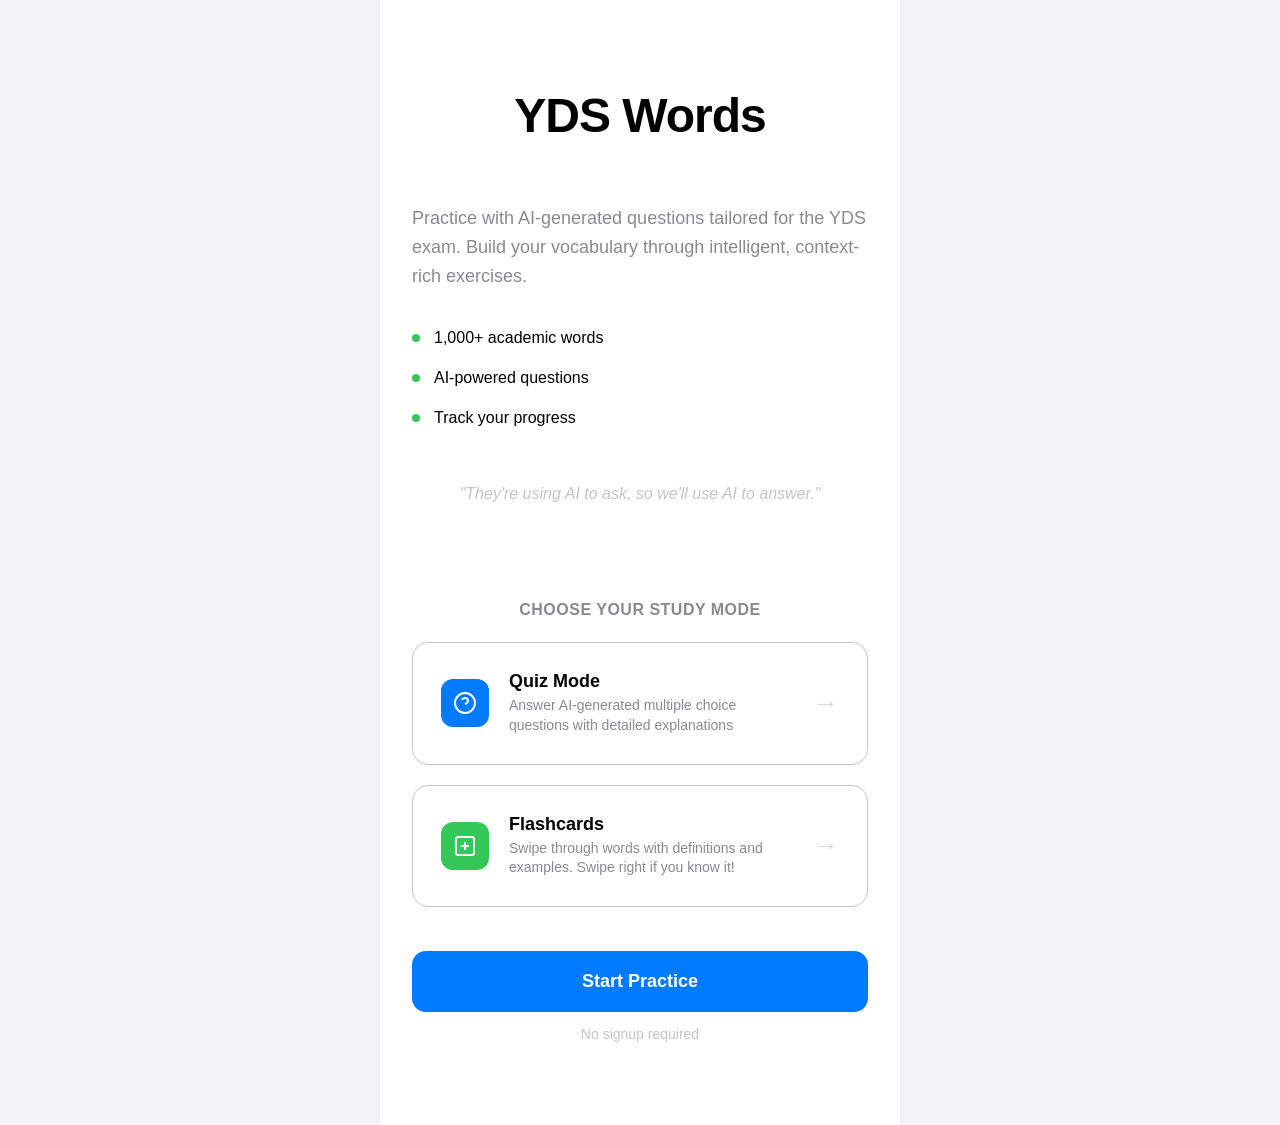
==== YDSWords/YDSWords/index.html @ 5b23c07e "Simplify flashcard actions and reorder content - Changed content order: Word → Example → Definition " ====
<!DOCTYPE html>
<html lang="en">
<head>
    <meta charset="UTF-8">
    <meta name="viewport" content="width=device-width, initial-scale=1.0, viewport-fit=cover">
    <meta name="description" content="Master academic vocabulary for YDS exam with AI-powered quizzes">
    <meta name="theme-color" content="#FFFFFF" media="(prefers-color-scheme: light)">
    <meta name="theme-color" content="#000000" media="(prefers-color-scheme: dark)">
    <meta name="apple-mobile-web-app-capable" content="yes">
    <meta name="apple-mobile-web-app-status-bar-style" content="default">
    <title>YDS Words</title>

    <link rel="stylesheet" href="assets/css/styles.css">
</head>
<body>
    <!-- ═══════════════════════════════════════════════════════════════════════
         GLOBAL ERROR BOUNDARY
         ═══════════════════════════════════════════════════════════════════════ -->
    <div class="global-error-boundary" id="globalErrorBoundary">
        <h2>😅 Something went wrong</h2>
        <p>We encountered an unexpected error. Don't worry - your progress is safe. Try refreshing the page to continue learning.</p>
        <button onclick="window.location.reload()">Refresh Page</button>
    </div>

    <!-- ═══════════════════════════════════════════════════════════════════════
         NOTIFICATION CONTAINER
         ═══════════════════════════════════════════════════════════════════════ -->
    <div class="notification-container" id="notificationContainer"></div>

    <!-- ═══════════════════════════════════════════════════════════════════════
         OFFLINE INDICATOR
         ═══════════════════════════════════════════════════════════════════════ -->
    <div class="offline-indicator" id="offlineIndicator">
        ⚠️ You're offline. Check your connection to continue.
    </div>

    <!-- ═══════════════════════════════════════════════════════════════════════
         MINIMAL WELCOME SCREEN
         Clean, text-focused design without icon
         ═══════════════════════════════════════════════════════════════════════ -->
    <div class="welcome-minimal active" id="welcomePage">
        <div class="welcome-minimal-content">
            <!-- Header -->
            <header class="welcome-minimal-header">
                <p class="welcome-app-name">YDS Words</p>
            </header>
            
            <!-- Description -->
            <p class="welcome-minimal-desc">
                Practice with AI-generated questions tailored for the YDS exam. 
                Build your vocabulary through intelligent, context-rich exercises.
            </p>
            
            <!-- Features -->
            <div class="welcome-minimal-features">
                <div class="feature-item">
                    <span class="feature-dot" aria-hidden="true"></span>
                    <span>1,000+ academic words</span>
                </div>
                <div class="feature-item">
                    <span class="feature-dot" aria-hidden="true"></span>
                    <span>AI-powered questions</span>
                </div>
                <div class="feature-item">
                    <span class="feature-dot" aria-hidden="true"></span>
                    <span>Track your progress</span>
                </div>
            </div>
            
            <!-- Quote -->
            <p class="welcome-quote">"They're using AI to ask, so we'll use AI to answer."</p>
            
            <!-- MODE SELECTION -->
            <div class="mode-selection" id="modeSelection">
                <p class="mode-selection-title">Choose your study mode</p>
                
                <div class="mode-cards">
                    <button class="mode-card" id="btnModeQuiz">
                        <div class="mode-card-icon">
                            <svg viewBox="0 0 24 24" fill="none" stroke="currentColor" stroke-width="2">
                                <circle cx="12" cy="12" r="10"/>
                                <path d="M9.09 9a3 3 0 0 1 5.83 1c0 2-3 3-3 3"/>
                                <line x1="12" y1="17" x2="12.01" y2="17"/>
                            </svg>
                        </div>
                        <div class="mode-card-content">
                            <h3>Quiz Mode</h3>
                            <p>Answer AI-generated multiple choice questions with detailed explanations</p>
                        </div>
                        <div class="mode-card-arrow">→</div>
                    </button>
                    
                    <button class="mode-card" id="btnModeFlashcard">
                        <div class="mode-card-icon mode-card-icon--flashcard">
                            <svg viewBox="0 0 24 24" fill="none" stroke="currentColor" stroke-width="2">
                                <rect x="3" y="3" width="18" height="18" rx="2"/>
                                <line x1="8" y1="12" x2="16" y2="12"/>
                                <line x1="12" y1="8" x2="12" y2="16"/>
                            </svg>
                        </div>
                        <div class="mode-card-content">
                            <h3>Flashcards</h3>
                            <p>Swipe through words with definitions and examples. Swipe right if you know it!</p>
                        </div>
                        <div class="mode-card-arrow">→</div>
                    </button>
                </div>
            </div>
            
            <!-- Original Start Button (hidden when mode selection is shown) -->
            <div class="welcome-minimal-action hidden" id="originalStartContainer">
                <button class="btn-minimal" id="btnStart">
                    Start Practice
                </button>
                <p class="welcome-minimal-hint">No signup required</p>
            </div>
        </div>
    </div>

    <!-- ═══════════════════════════════════════════════════════════════════════
         APP PAGE (Quiz Mode)
         ═══════════════════════════════════════════════════════════════════════ -->
    <div class="app" id="appPage">
        <button class="btn-back" id="btnBack">
            <svg viewBox="0 0 24 24" xmlns="http://www.w3.org/2000/svg" aria-label="Back" role="img">
                <path d="M20 11H7.83l5.59-5.59L12 4l-8 8 8 8 1.41-1.41L7.83 13H20v-2z"/>
            </svg>
            Back
        </button>

        <header class="header">
            <div class="header-top">
                <h1>YDS Words</h1>
                <div class="score" id="score">0 / 0</div>
            </div>
        </header>

        <div class="loading hidden" id="loading">
            <div class="spinner"></div>
            <p id="loadingText">Generating question...</p>
        </div>

        <div class="error-state hidden" id="errorState">
            <h3>⚠️ Couldn't load question</h3>
            <p id="errorMessage">Something went wrong. Please try again.</p>
            <button id="btnRetry">Try Again</button>
        </div>

        <main class="question-area hidden" id="questionArea">
            <p class="sentence" id="sentence"></p>
            <div class="options" id="options"></div>
            <div class="feedback hidden" id="feedback">
                <p id="feedbackText"></p>
            </div>
            <button class="btn-next hidden" id="btnNext">Next →</button>
        </main>
    </div>

    <!-- ═══════════════════════════════════════════════════════════════════════
         FLASHCARD PAGE (Tinder-style Study Mode)
         ═══════════════════════════════════════════════════════════════════════ -->
    <div class="flashcard-page" id="flashcardPage">
        <!-- Header -->
        <header class="flashcard-header">
            <button class="btn-back" id="btnFlashcardBack">
                <svg viewBox="0 0 24 24" xmlns="http://www.w3.org/2000/svg" aria-label="Back">
                    <path d="M20 11H7.83l5.59-5.59L12 4l-8 8 8 8 1.41-1.41L7.83 13H20v-2z"/>
                </svg>
                Back
            </button>
            <div class="flashcard-title">Flashcards</div>
            <div class="flashcard-progress-text" id="flashcardProgressText">1 / 1000</div>
        </header>

        <!-- Progress Bar -->
        <div class="flashcard-progress-bar">
            <div class="flashcard-progress" id="flashcardProgress"></div>
        </div>

        <!-- Flashcard Container -->
        <div class="flashcard-container" id="flashcardContainer">
            <div class="flashcard-card" id="flashcardCard">
                <!-- Word -->
                <div class="flashcard-word" id="flashcardWord">Loading...</div>
                
                <!-- Example -->
                <div class="flashcard-example loading" id="flashcardExample">
                    Loading example...
                </div>
                
                <!-- Definition -->
                <div class="flashcard-definition loading" id="flashcardDefinition">
                    Loading definition...
                </div>
            </div>
        </div>

        <!-- Simple Action Buttons -->
        <div class="flashcard-actions">
            <button class="flashcard-action-btn flashcard-action-btn--dont-know" id="btnDontKnow">
                <svg viewBox="0 0 24 24" fill="none" stroke="currentColor" stroke-width="2.5" stroke-linecap="round">
                    <line x1="18" y1="6" x2="6" y2="18"/>
                    <line x1="6" y1="6" x2="18" y2="18"/>
                </svg>
            </button>
            <button class="flashcard-action-btn flashcard-action-btn--know" id="btnKnow">
                <svg viewBox="0 0 24 24" fill="none" stroke="currentColor" stroke-width="2.5" stroke-linecap="round" stroke-linejoin="round">
                    <polyline points="20 6 9 17 4 12"/>
                </svg>
            </button>
        </div>

        <!-- Results Screen -->
        <div class="flashcard-results hidden" id="flashcardResults">
            <div class="flashcard-results-content">
                <h2>Session Complete!</h2>
                <div class="flashcard-stats" id="flashcardStats">
                    <!-- Stats populated by JS -->
                </div>
                <div class="flashcard-results-actions">
                    <button class="btn-minimal" id="btnFlashcardRestart">
                        Study Again
                    </button>
                    <button class="btn-minimal btn-minimal--secondary" id="btnFlashcardFinish">
                        Back to Home
                    </button>
                </div>
            </div>
        </div>
    </div>

    <!-- ═══════════════════════════════════════════════════════════════════════
         JAVASCRIPT MODULES
         ═══════════════════════════════════════════════════════════════════════ -->
    <script src="assets/js/words.js"></script>
    <script src="assets/js/config.js"></script>
    <script src="assets/js/state.js"></script>
    <script src="assets/js/utils.js"></script>
    <script src="assets/js/api.js"></script>
    <script src="assets/js/ui.js"></script>
    <script src="assets/js/flashcards.js"></script>
    <script src="assets/js/app.js"></script>
</body>
</html>
---- YDSWords/YDSWords/assets/css/styles.css ----
/* ═════════════════════════════════════════════════════════════════════════════
   YDS Words - iOS Design System Stylesheet
   ═════════════════════════════════════════════════════════════════════════════ */

/* ═════════════════════════════════════════════════════════════════════════════
   CSS VARIABLES - iOS Design System
   ═════════════════════════════════════════════════════════════════════════════ */

:root {
    /* ═══ Typography ═══ */
    --font-ios: -apple-system, BlinkMacSystemFont, 'SF Pro Text', 'SF Pro Display', 'Helvetica Neue', 'Segoe UI', sans-serif;
    --font-mono: 'SF Mono', SFMono-Regular, ui-monospace, Menlo, monospace;
    
    /* ═══ Fluid Typography for All iPhones ═══ */
    /* Using clamp() for smooth scaling between screen sizes */
    /* min: SE/mini, preferred: 4% of viewport width, max: Pro Max */
    --text-large-title: clamp(28px, 8vw, 38px);
    --text-title-1: clamp(24px, 6vw, 32px);
    --text-title-2: clamp(20px, 5vw, 26px);
    --text-title-3: clamp(18px, 4.5vw, 22px);
    --text-headline: clamp(15px, 4vw, 18px);
    --text-body: clamp(15px, 4vw, 18px);
    --text-callout: clamp(14px, 3.8vw, 17px);
    --text-subhead: clamp(13px, 3.5vw, 16px);
    --text-footnote: clamp(12px, 3.2vw, 14px);
    --text-caption: clamp(11px, 3vw, 13px);
    
    /* ═══ iOS System Colors - Light Mode ═══ */
    --ios-system-blue: #007AFF;
    --ios-system-blue-hover: #0066CC;
    --ios-system-green: #34C759;
    --ios-system-red: #FF3B30;
    --ios-system-orange: #FF9500;
    --ios-system-yellow: #FFCC00;
    --ios-system-pink: #FF2D55;
    --ios-system-purple: #AF52DE;
    --ios-system-teal: #5AC8FA;
    --ios-system-indigo: #5856D6;
    --ios-system-gray: #8E8E93;
    --ios-system-gray2: #AEAEB2;
    --ios-system-gray3: #C7C7CC;
    --ios-system-gray4: #D1D1D6;
    --ios-system-gray5: #E5E5EA;
    --ios-system-gray6: #F2F2F7;
    
    /* ═══ Disabled State Opacity ═══ */
    --ios-disabled-opacity: 0.4;
    
    /* ═══ Semantic Colors - Light Mode ═══ */
    --ios-label: #000000;
    --ios-label-secondary: rgba(60, 60, 67, 0.60);
    --ios-label-tertiary: rgba(60, 60, 67, 0.30);
    --ios-label-quaternary: rgba(60, 60, 67, 0.18);
    --ios-system-background: #FFFFFF;
    --ios-secondary-background: #F2F2F7;
    --ios-tertiary-background: #FFFFFF;
    --ios-grouped-background: #F2F2F7;
    --ios-secondary-grouped-background: #FFFFFF;
    --ios-tertiary-grouped-background: #F2F2F7;
    --ios-separator: #C6C6C8;
    --ios-opaque-separator: #C6C6C8;
    --ios-fill: rgba(120, 120, 128, 0.20);
    --ios-secondary-fill: rgba(120, 120, 128, 0.16);
    --ios-tertiary-fill: rgba(118, 118, 128, 0.12);
    
    /* ═══ Animation Curves ═══ */
    --ios-spring: cubic-bezier(0.32, 0.72, 0, 1);
    --ios-ease-out: cubic-bezier(0.25, 1, 0.5, 1);
    --ios-ease-in: cubic-bezier(0.5, 0, 0.75, 0.5);
    --ios-default: cubic-bezier(0.4, 0.0, 0.2, 1);
    
    /* ═══ Fluid Spacing ═══ */
    /* Scales with viewport for better proportions on all devices */
    --space-xs: clamp(2px, 1vw, 6px);
    --space-sm: clamp(6px, 2vw, 12px);
    --space-md: clamp(12px, 4vw, 20px);
    --space-lg: clamp(16px, 5vw, 28px);
    --space-xl: clamp(24px, 6vw, 40px);
    
    /* ═══ Container Width ═══ */
    --container-max: 100%;
    --content-max: min(100%, 520px);
}

/* ═══ Dark Mode Colors ═══ */
@media (prefers-color-scheme: dark) {
    :root {
        --ios-label: #FFFFFF;
        --ios-label-secondary: rgba(235, 235, 245, 0.60);
        --ios-label-tertiary: rgba(235, 235, 245, 0.30);
        --ios-label-quaternary: rgba(235, 235, 245, 0.16);
        --ios-system-background: #000000;
        --ios-secondary-background: #1C1C1E;
        --ios-tertiary-background: #2C2C2E;
        --ios-grouped-background: #000000;
        --ios-secondary-grouped-background: #1C1C1E;
        --ios-tertiary-grouped-background: #2C2C2E;
        --ios-separator: rgba(84, 84, 88, 0.60);
        --ios-opaque-separator: #38383A;
        --ios-fill: rgba(120, 120, 128, 0.36);
        --ios-secondary-fill: rgba(120, 120, 128, 0.32);
        --ios-tertiary-fill: rgba(118, 118, 128, 0.24);
    }
}

/* ═══ High Contrast Mode Support ═══ */
@media (prefers-contrast: high) {
    :root {
        --ios-label-secondary: rgba(60, 60, 67, 0.8);
        --ios-separator: #8E8E93;
    }
}

/* ═══ Reduced Motion Support ═══ */
@media (prefers-reduced-motion: reduce) {
    *,
    *::before,
    *::after {
        animation-duration: 0.01ms !important;
        animation-iteration-count: 1 !important;
        transition-duration: 0.01ms !important;
    }
}

/* ═════════════════════════════════════════════════════════════════════════════
   BASE STYLES
   ═════════════════════════════════════════════════════════════════════════════ */

* { 
    box-sizing: border-box; 
    margin: 0; 
    padding: 0; 
}

html {
    padding: env(safe-area-inset-top) env(safe-area-inset-right) env(safe-area-inset-bottom) env(safe-area-inset-left);
}

body {
    overflow-x: hidden;
    overflow-y: auto;
    font-family: var(--font-ios);
    font-size: var(--text-body);
    line-height: 1.5;
    color: var(--ios-label);
    background: var(--ios-grouped-background);
    min-height: 100vh;
    min-height: -webkit-fill-available;
    -webkit-text-size-adjust: 100%;
    -webkit-tap-highlight-color: transparent;
    overscroll-behavior-y: none;
    -webkit-overflow-scrolling: touch;
}

/* ═════════════════════════════════════════════════════════════════════════════
   ERROR BOUNDARY
   ═════════════════════════════════════════════════════════════════════════════ */

.global-error-boundary {
    position: fixed;
    top: 0;
    left: 0;
    right: 0;
    bottom: 0;
    background: var(--ios-system-background);
    display: none;
    flex-direction: column;
    justify-content: center;
    align-items: center;
    padding: var(--space-lg);
    z-index: 10000;
    text-align: center;
}

.global-error-boundary.active {
    display: flex;
}

.global-error-boundary h2 {
    font-size: var(--text-title-2);
    color: var(--ios-system-red);
    margin-bottom: var(--space-sm);
    font-weight: 600;
}

.global-error-boundary p {
    color: var(--ios-label-secondary);
    margin-bottom: var(--space-lg);
    max-width: 400px;
    font-size: var(--text-body);
}

.global-error-boundary button {
    padding: 12px 24px;
    background: var(--ios-system-blue);
    color: white;
    border: none;
    border-radius: 10px;
    font-family: inherit;
    font-size: var(--text-headline);
    font-weight: 600;
    cursor: pointer;
    min-height: 50px;
    transition: transform 0.2s var(--ios-spring), opacity 0.2s ease;
}

.global-error-boundary button:active {
    transform: scale(0.96);
    opacity: 0.9;
}

/* ═════════════════════════════════════════════════════════════════════════════
   NOTIFICATION SYSTEM - iOS Style
   ═════════════════════════════════════════════════════════════════════════════ */

.notification-container {
    position: fixed;
    top: calc(env(safe-area-inset-top) + var(--space-sm));
    left: 50%;
    transform: translateX(-50%);
    z-index: 9999;
    width: calc(100% - clamp(16px, 8vw, 48px));
    max-width: min(400px, 90vw);
    pointer-events: none;
}

.notification {
    background: rgba(240, 240, 240, 0.95);
    backdrop-filter: blur(20px);
    -webkit-backdrop-filter: blur(20px);
    color: var(--ios-label);
    padding: clamp(10px, 3vw, 14px) clamp(14px, 4vw, 18px);
    border-radius: clamp(10px, 3vw, 14px);
    font-size: clamp(13px, 3.8vw, 15px);
    display: flex;
    align-items: center;
    gap: clamp(8px, 2.5vw, 12px);
    margin-bottom: var(--space-sm);
    pointer-events: auto;
    animation: notificationEnter 0.4s var(--ios-spring);
    box-shadow: 0 4px 20px rgba(0, 0, 0, 0.15);
}

@media (prefers-color-scheme: dark) {
    .notification {
        background: rgba(40, 40, 40, 0.95);
        color: white;
    }
}

@keyframes notificationEnter {
    from {
        opacity: 0;
        transform: translateY(-20px) scale(0.95);
    }
    to {
        opacity: 1;
        transform: translateY(0) scale(1);
    }
}

.notification.exit {
    animation: notificationExit 0.3s var(--ios-ease-in) forwards;
}

@keyframes notificationExit {
    to {
        opacity: 0;
        transform: translateY(-10px);
    }
}

.notification-icon {
    flex-shrink: 0;
    width: 20px;
    height: 20px;
    display: flex;
    align-items: center;
    justify-content: center;
}

.notification.success .notification-icon {
    color: var(--ios-system-green);
}

.notification.error .notification-icon {
    color: var(--ios-system-red);
}

.notification.warning .notification-icon {
    color: var(--ios-system-orange);
}

.notification.info .notification-icon {
    color: var(--ios-system-blue);
}

.notification-close {
    margin-left: auto;
    background: none;
    border: none;
    color: var(--ios-label-tertiary);
    font-size: 20px;
    cursor: pointer;
    padding: 0;
    width: 24px;
    height: 24px;
    display: flex;
    align-items: center;
    justify-content: center;
    transition: color 0.2s ease;
}

.notification-close:hover,
.notification-close:active {
    color: var(--ios-label);
}

/* ═════════════════════════════════════════════════════════════════════════════
   APP STYLES - iOS
   ═════════════════════════════════════════════════════════════════════════════ */

.app {
    width: 100%;
    max-width: var(--content-max);
    margin: 0 auto;
    padding: var(--space-sm) clamp(12px, 4vw, 24px);
    padding-bottom: calc(var(--space-md) + env(safe-area-inset-bottom));
    display: none;
    background: var(--ios-grouped-background);
    min-height: 100vh;
    min-height: -webkit-fill-available;
    /* Flex layout for proper space distribution */
    flex-direction: column;
}

.app.active {
    display: flex;
    animation: viewEnter 0.4s var(--ios-spring);
}

@keyframes viewEnter {
    from {
        opacity: 0;
        transform: translateY(20px) scale(0.96);
    }
    to {
        opacity: 1;
        transform: translateY(0) scale(1);
    }
}

/* ═══ Header - iOS Style ═══ */
.header {
    margin-bottom: var(--space-md);
    padding-top: var(--space-sm);
}

.header-top {
    display: flex;
    justify-content: space-between;
    align-items: center;
    padding-bottom: var(--space-sm);
    border-bottom: 0.5px solid var(--ios-separator);
}

.header h1 {
    font-size: clamp(24px, 7vw, 36px);
    font-weight: 700;
    color: var(--ios-label);
    letter-spacing: -0.4px;
}

.score {
    font-family: var(--font-mono);
    font-size: clamp(12px, 3.5vw, 15px);
    font-weight: 600;
    color: var(--ios-label-secondary);
    background: var(--ios-secondary-fill);
    padding: clamp(4px, 1.5vw, 8px) clamp(8px, 3vw, 14px);
    border-radius: 100px;
}

/* ═══ Back Button - iOS Style ═══ */
.btn-back {
    background: none;
    border: none;
    color: var(--ios-system-blue);
    font-family: inherit;
    font-size: var(--text-body);
    cursor: pointer;
    padding: var(--space-sm) 0;
    margin-bottom: var(--space-xs);
    margin-left: -8px;
    display: flex;
    align-items: center;
    gap: 2px;
    transition: opacity 0.2s ease;
}

.btn-back:active {
    opacity: 0.6;
}

.btn-back svg {
    width: 28px;
    height: 28px;
    fill: currentColor;
}

/* ═══ Loading State - iOS Style ═══ */
.loading {
    text-align: center;
    padding: var(--space-xl) 0;
    flex: 1;
    display: flex;
    flex-direction: column;
    align-items: center;
    justify-content: center;
}

.loading.hidden { display: none; }

.spinner {
    width: 36px;
    height: 36px;
    border: 3px solid var(--ios-tertiary-fill);
    border-top-color: var(--ios-system-blue);
    border-radius: 50%;
    margin: 0 auto var(--space-md);
    animation: spin 1s linear infinite;
}

.loading p {
    color: var(--ios-label-secondary);
    font-size: var(--text-subhead);
}

/* ═══ Error State - iOS Style ═══ */
.error-state {
    text-align: center;
    padding: var(--space-xl) var(--space-md);
    background: var(--ios-secondary-grouped-background);
    border-radius: 12px;
    margin: var(--space-md) 0;
    flex: 1;
    display: flex;
    flex-direction: column;
    align-items: center;
    justify-content: center;
}

.error-state.hidden { display: none; }

.error-state h3 {
    color: var(--ios-system-red);
    margin-bottom: var(--space-sm);
    font-size: var(--text-title-3);
    font-weight: 600;
}

.error-state p {
    color: var(--ios-label-secondary);
    font-size: var(--text-subhead);
    margin-bottom: var(--space-lg);
}

.error-state button {
    padding: 12px 24px;
    background: var(--ios-system-blue);
    color: white;
    border: none;
    border-radius: 10px;
    font-family: inherit;
    font-size: var(--text-headline);
    font-weight: 600;
    cursor: pointer;
    min-height: 50px;
    transition: transform 0.2s var(--ios-spring), opacity 0.2s ease;
}

.error-state button:active {
    transform: scale(0.96);
    opacity: 0.9;
}

/* ═══ Question Area - iOS Style ═══ */
.question-area {
    animation: fadeIn 0.3s var(--ios-default);
    display: flex;
    flex-direction: column;
}

.question-area.hidden { display: none; }

@keyframes fadeIn {
    from { opacity: 0; transform: translateY(8px); }
    to { opacity: 1; transform: translateY(0); }
}

/* Sentence Card */
.sentence {
    font-size: clamp(14px, 4vw, 18px);
    line-height: 1.6;
    margin-bottom: clamp(12px, 4vw, 20px);
    padding: clamp(12px, 4vw, 20px);
    background: var(--ios-secondary-grouped-background);
    border-radius: clamp(10px, 3vw, 14px);
    box-shadow: 0 1px 3px rgba(0, 0, 0, 0.08), 0 1px 2px rgba(0, 0, 0, 0.04);
    overflow-wrap: break-word;
    word-wrap: break-word;
    hyphens: auto;
    color: var(--ios-label);
}

@media (prefers-color-scheme: dark) {
    .sentence {
        box-shadow: none;
        border: 0.5px solid var(--ios-separator);
    }
}

.blank {
    display: inline-flex;
    align-items: center;
    justify-content: center;
    min-width: clamp(56px, 18vw, 84px);
    height: 1.5em;
    background: var(--ios-fill);
    border-radius: clamp(4px, 1.5vw, 8px);
    margin: 0 clamp(2px, 1vw, 6px);
    vertical-align: baseline;
    font-family: var(--font-mono);
    font-size: clamp(0.8em, 3vw, 0.95em);
    color: var(--ios-label-secondary);
    letter-spacing: clamp(1px, 0.5vw, 3px);
    padding: 0 clamp(4px, 2vw, 10px);
}

/* ═══ Options - iOS Grouped Table Style ═══ */
.options {
    display: flex;
    flex-direction: column;
    gap: 0;
    background: var(--ios-secondary-grouped-background);
    border-radius: clamp(10px, 2.5vw, 14px);
    overflow: hidden;
    margin-bottom: clamp(12px, 4vw, 20px);
}

.option {
    display: flex;
    align-items: center;
    padding: clamp(12px, 3.5vw, 16px) clamp(14px, 4vw, 18px);
    min-height: clamp(48px, 12vh, 58px);
    background: transparent;
    border: none;
    border-bottom: 0.5px solid var(--ios-separator);
    font-family: inherit;
    font-size: clamp(14px, 3.8vw, 17px);
    color: var(--ios-label);
    text-align: left;
    cursor: pointer;
    transition: background-color 0.15s ease;
    position: relative;
    width: 100%;
}

.option:last-child {
    border-bottom: none;
}

/* Staggered entry animation for options */
.option {
    animation: optionEnter 0.4s var(--ios-spring) backwards;
}

@keyframes optionEnter {
    from {
        opacity: 0;
        transform: translateX(-20px);
    }
    to {
        opacity: 1;
        transform: translateX(0);
    }
}

.option:active:not(:disabled) {
    background: var(--ios-fill);
}

.option:disabled { cursor: default; }

.option .key {
    width: clamp(24px, 7vw, 32px);
    height: clamp(24px, 7vw, 32px);
    display: flex;
    align-items: center;
    justify-content: center;
    background: var(--ios-tertiary-fill);
    border-radius: clamp(5px, 1.5vw, 8px);
    font-family: var(--font-mono);
    font-size: clamp(11px, 3.2vw, 14px);
    font-weight: 600;
    color: var(--ios-label-secondary);
    margin-right: clamp(10px, 3vw, 14px);
    flex-shrink: 0;
    transition: all 0.2s ease;
}

/* Selected State */
.option.selected {
    background: rgba(0, 122, 255, 0.1);
}

.option.selected .key {
    background: var(--ios-system-blue);
    color: white;
}

/* Correct Answer State */
.option.correct {
    background: rgba(52, 199, 89, 0.1);
}

.option.correct .key {
    background: var(--ios-system-green);
    color: white;
}

/* Incorrect Answer State */
.option.incorrect {
    background: rgba(255, 59, 48, 0.1);
}

.option.incorrect .key {
    background: var(--ios-system-red);
    color: white;
}

/* Revealed State (correct answer when wrong selected) */
.option.revealed {
    background: rgba(52, 199, 89, 0.1);
}

.option.revealed .key {
    background: var(--ios-system-green);
    color: white;
}

/* Checkmark indicators */
.option.correct::after,
.option.incorrect::after {
    content: '';
    position: absolute;
    right: 16px;
    width: 22px;
    height: 22px;
    background-size: contain;
    background-repeat: no-repeat;
}

.option.correct::after {
    background-image: url("data:image/svg+xml,%3Csvg xmlns='http://www.w3.org/2000/svg' viewBox='0 0 24 24' fill='%2334C759'%3E%3Cpath d='M9 16.17L4.83 12l-1.42 1.41L9 19 21 7l-1.41-1.41z'/%3E%3C/svg%3E");
}

.option.incorrect::after {
    background-image: url("data:image/svg+xml,%3Csvg xmlns='http://www.w3.org/2000/svg' viewBox='0 0 24 24' fill='%23FF3B30'%3E%3Cpath d='M19 6.41L17.59 5 12 10.59 6.41 5 5 6.41 10.59 12 5 17.59 6.41 19 12 13.41 17.59 19 19 17.59 13.41 12z'/%3E%3C/svg%3E");
}

/* ═══ Feedback - iOS Style ═══ */
/* Designed to always fit within viewport on all iPhone models */
.feedback {
    padding: clamp(10px, 3vh, 18px) clamp(12px, 4vw, 20px);
    background: var(--ios-secondary-grouped-background);
    border-radius: clamp(10px, 3vw, 14px);
    margin-bottom: clamp(10px, 3vh, 16px);
    box-shadow: 0 1px 3px rgba(0, 0, 0, 0.08), 0 1px 2px rgba(0, 0, 0, 0.04);
    animation: slideUp 0.3s var(--ios-spring);
    /* Ensure feedback doesn't exceed available viewport height */
    max-height: calc(100dvh - 220px);
    display: flex;
    flex-direction: column;
}

@media (prefers-color-scheme: dark) {
    .feedback {
        box-shadow: none;
        border: 0.5px solid var(--ios-separator);
    }
}

.feedback.hidden { display: none; }

@keyframes slideUp {
    from {
        opacity: 0;
        transform: translateY(20px);
    }
    to {
        opacity: 1;
        transform: translateY(0);
    }
}

.feedback p {
    font-size: clamp(12px, 3.5vw, 15px);
    color: var(--ios-label-secondary);
    line-height: 1.5;
    margin: 0;
}

/* Scrollable explanation list - ensures content fits on small screens */
.explanation-list {
    margin-top: clamp(8px, 2.5vh, 14px);
    padding-top: clamp(8px, 2.5vh, 14px);
    border-top: 0.5px solid var(--ios-separator);
    display: flex;
    flex-direction: column;
    gap: clamp(6px, 1.8vh, 10px);
    /* Allow scrolling if content exceeds available space */
    overflow-y: auto;
    -webkit-overflow-scrolling: touch;
    flex: 1;
    min-height: 0;
}

/* Hide scrollbar but keep functionality */
.explanation-list::-webkit-scrollbar {
    display: none;
}

.explanation-item {
    display: flex;
    align-items: flex-start;
    gap: clamp(8px, 2.5vw, 12px);
    font-size: clamp(12px, 3.5vw, 15px);
    line-height: 1.45;
    flex-shrink: 0;
}

.explanation-item .opt-label {
    flex-shrink: 0;
    width: clamp(18px, 5.5vw, 24px);
    height: clamp(18px, 5.5vw, 24px);
    display: flex;
    align-items: center;
    justify-content: center;
    border-radius: clamp(4px, 1.5vw, 6px);
    font-family: var(--font-mono);
    font-size: clamp(10px, 3vw, 12px);
    font-weight: 600;
    flex-shrink: 0;
    margin-top: 1px;
}

.explanation-item.correct .opt-label {
    background: var(--ios-system-green);
    color: white;
}

.explanation-item.wrong .opt-label {
    background: var(--ios-system-gray4);
    color: var(--ios-label-secondary);
}

.explanation-item .opt-text {
    color: var(--ios-label-secondary);
    flex: 1;
}

.explanation-item .opt-text strong {
    color: var(--ios-label);
    font-weight: 600;
}

/* ═══ Next Button - iOS Style ═══ */
.btn-next {
    width: 100%;
    min-height: clamp(48px, 12vh, 60px);
    padding: clamp(10px, 3vh, 16px) clamp(16px, 5vw, 24px);
    background: var(--ios-system-blue);
    color: white;
    border: none;
    border-radius: clamp(10px, 2.5vw, 14px);
    font-family: inherit;
    font-size: clamp(15px, 4vw, 18px);
    font-weight: 600;
    cursor: pointer;
    transition: all 0.2s var(--ios-spring);
    touch-action: manipulation;
    position: relative;
    margin-bottom: clamp(12px, 4vw, 20px);
    display: flex;
    align-items: center;
    justify-content: center;
    gap: clamp(6px, 2vw, 10px);
}

.btn-next:hover:not(:disabled) {
    background: var(--ios-system-blue-hover);
    transform: scale(1.02);
}

.btn-next:active:not(:disabled) {
    transform: scale(0.96);
    opacity: 0.9;
}

.btn-next:disabled {
    opacity: var(--ios-disabled-opacity);
    cursor: not-allowed;
}

.btn-next.hidden { display: none; }

.btn-next.loading {
    color: transparent;
}

.btn-next.loading::after {
    content: '';
    position: absolute;
    width: 18px;
    height: 18px;
    border: 2px solid rgba(255, 255, 255, 0.3);
    border-top-color: white;
    border-radius: 50%;
    animation: spin 0.8s linear infinite;
    left: 50%;
    top: 50%;
    margin-left: -9px;
    margin-top: -9px;
}

/* ═══ Offline Indicator - iOS Style ═══ */
.offline-indicator {
    display: none;
    background: var(--ios-system-orange);
    color: white;
    padding: 10px var(--space-md);
    font-size: var(--text-subhead);
    font-weight: 500;
    text-align: center;
}

.offline-indicator.active {
    display: block;
    animation: slideDown 0.3s var(--ios-spring);
}

/* ═════════════════════════════════════════════════════════════════════════════
   RESPONSIVE DESIGN - Universal iPhone Support
   Supports: SE, mini, standard, Plus, Pro, Pro Max models
   ═════════════════════════════════════════════════════════════════════════════ */

/* ═══ Small iPhones: SE (375×667), mini (375×812) ═══ */
@media (max-width: 375px) {
    :root {
        --text-large-title: 28px;
        --text-title-1: 24px;
        --text-title-2: 20px;
        --text-body: 15px;
        --text-callout: 14px;
        --text-subhead: 13px;
    }
    
    .welcome-minimal {
        padding: 32px 16px;
        justify-content: flex-start;
        padding-top: calc(24px + env(safe-area-inset-top));
    }
    
    .welcome-minimal-content {
        gap: 20px;
    }
    
    .welcome-minimal-title {
        font-size: 28px;
    }
    
    .welcome-minimal-desc {
        font-size: 14px;
    }
    
    .btn-minimal {
        min-height: 50px;
        padding: 14px 20px;
    }
    
    .app {
        padding: 8px 12px;
    }
    
    .header h1 {
        font-size: 22px;
    }
    
    .sentence {
        font-size: 14px;
        padding: 12px;
        margin-bottom: 12px;
    }
    
    .blank {
        min-width: 56px;
        padding: 0 4px;
        font-size: 0.8em;
    }
    
    .option {
        min-height: 48px;
        padding: 12px;
        font-size: 14px;
    }
    
    .option .key {
        width: 24px;
        height: 24px;
        font-size: 11px;
    }
    
    .feedback {
        padding: 12px;
    }
    
    .btn-next {
        min-height: 50px;
    }
}

/* ═══ Standard iPhones: 12/13/14/15 (390×844), Pro (393×852) ═══ */
@media (min-width: 376px) and (max-width: 400px) {
    :root {
        --text-large-title: 32px;
        --text-title-1: 26px;
        --text-title-2: 22px;
        --text-body: 16px;
        --text-callout: 15px;
    }
    
    .welcome-minimal {
        padding: 48px 20px;
    }
    
    .welcome-minimal-title {
        font-size: 34px;
    }
    
    .app {
        padding: 10px 16px;
    }
    
    .sentence {
        font-size: 15px;
        padding: 14px;
    }
    
    .blank {
        min-width: 64px;
    }
    
    .option {
        min-height: 52px;
        padding: 14px;
    }
    
    .btn-next {
        min-height: 54px;
    }
}

/* ═══ Large iPhones: Plus (428×926), Pro Max (430×932) ═══ */
@media (min-width: 401px) and (max-width: 440px) {
    :root {
        --text-large-title: 36px;
        --text-title-1: 30px;
        --text-title-2: 24px;
        --text-body: 17px;
        --text-callout: 16px;
    }
    
    .welcome-minimal {
        padding: 64px 28px;
    }
    
    .welcome-minimal-content {
        gap: 32px;
    }
    
    .welcome-minimal-title {
        font-size: 40px;
    }
    
    .app {
        padding: 16px 24px;
    }
    
    .header h1 {
        font-size: 34px;
    }
    
    .score {
        font-size: 15px;
        padding: 8px 14px;
    }
    
    .sentence {
        font-size: 17px;
        padding: 18px;
        margin-bottom: 20px;
    }
    
    .blank {
        min-width: 76px;
        padding: 0 10px;
    }
    
    .option {
        min-height: 58px;
        padding: 16px;
        font-size: 17px;
    }
    
    .option .key {
        width: 30px;
        height: 30px;
        font-size: 14px;
    }
    
    .feedback {
        padding: 18px;
        margin-bottom: 20px;
    }
    
    .btn-next {
        min-height: 58px;
        font-size: 17px;
    }
}

/* ═══ Extra Large / Future iPhones (441px+) ═══ */
@media (min-width: 441px) {
    :root {
        --text-large-title: 40px;
        --text-title-1: 32px;
        --text-title-2: 26px;
        --text-body: 18px;
        --text-callout: 17px;
    }
    
    .welcome-minimal {
        padding: 80px 32px;
    }
    
    .welcome-minimal-title {
        font-size: 44px;
    }
    
    .app {
        padding: 20px 28px;
    }
    
    .sentence {
        font-size: 18px;
        padding: 20px;
    }
    
    .blank {
        min-width: 84px;
    }
    
    .option {
        min-height: 60px;
        font-size: 18px;
    }
    
    .btn-next {
        min-height: 60px;
    }
}

/* ═══ Height-based adjustments for compact screens ═══ */
@media (max-height: 700px) {
    .welcome-minimal {
        justify-content: flex-start;
        padding-top: 24px;
    }
    
    .welcome-minimal-content {
        gap: 16px;
    }
    
    /* Compact feedback for smaller screens */
    .feedback {
        max-height: calc(100dvh - 200px);
        padding: 10px 12px;
    }
    
    .explanation-list {
        gap: 6px;
        margin-top: 8px;
        padding-top: 8px;
    }
    
    .explanation-item {
        font-size: 12px;
        line-height: 1.4;
    }
}

/* ═══ Extra compact screens (iPhone SE) ═══ */
@media (max-height: 650px) {
    .feedback {
        max-height: calc(100dvh - 180px);
        padding: 8px 10px;
    }
    
    .explanation-item {
        font-size: 11px;
        line-height: 1.35;
    }
    
    .explanation-item .opt-label {
        width: 18px;
        height: 18px;
        font-size: 10px;
    }
}

/* ═══ Large screens - more spacious feedback ═══ */
@media (min-height: 800px) {
    .feedback {
        max-height: calc(100dvh - 240px);
    }
    
    .explanation-list {
        gap: 12px;
    }
}

/* ═══ Landscape safety (portrait only app) ═══ */
@media (max-width: 900px) and (max-height: 400px) {
    .welcome-minimal {
        padding: 16px;
        justify-content: flex-start;
    }
    
    .welcome-minimal-title {
        font-size: 24px;
    }
    
    .welcome-minimal-content {
        gap: 12px;
    }
}

/* ═════════════════════════════════════════════════════════════════════════════
   ACCESSIBILITY IMPROVEMENTS
   ═════════════════════════════════════════════════════════════════════════════ */

/* Focus States for Keyboard Navigation */
.btn-start:focus-visible,
.btn-next:focus-visible,
.option:focus-visible,
.btn-back:focus-visible,
.error-state button:focus-visible {
    outline: 2px solid var(--ios-system-blue);
    outline-offset: 2px;
}

/* Minimum touch target size */
button, .option {
    min-height: 44px;
}

/* GPU Acceleration for smooth animations */
.option, .btn-start, .btn-next, .feedback {
    will-change: transform;
    transform: translateZ(0);
}




/* ═════════════════════════════════════════════════════════════════════════════
   MINIMAL WELCOME SCREEN - NO ICON
   Clean, text-focused design
   ═════════════════════════════════════════════════════════════════════════════ */

.welcome-minimal {
    width: 100%;
    max-width: var(--content-max);
    margin: 0 auto;
    padding: clamp(32px, 10vh, 80px) clamp(16px, 5vw, 32px);
    min-height: 100vh;
    min-height: -webkit-fill-available;
    display: none;
    flex-direction: column;
    justify-content: center;
    background: var(--ios-system-background);
}

.welcome-minimal.active {
    display: flex;
}

.welcome-minimal-content {
    display: flex;
    flex-direction: column;
    gap: clamp(20px, 5vh, 36px);
}

/* Header */
.welcome-minimal-header {
    display: flex;
    flex-direction: column;
    align-items: center;
    gap: 0;
    margin-bottom: clamp(8px, 2vh, 16px);
}

.welcome-app-name {
    font-size: clamp(36px, 10vw, 48px);
    font-weight: 800;
    color: var(--ios-label);
    letter-spacing: -1px;
    margin: 0;
}

.welcome-minimal-tag {
    font-size: var(--text-subhead);
    font-weight: 600;
    color: var(--ios-system-blue);
    text-transform: uppercase;
    letter-spacing: 1px;
    margin: 0;
}

.welcome-minimal-title {
    font-size: clamp(28px, 8vw, 44px);
    font-weight: 700;
    color: var(--ios-label);
    line-height: 1.1;
    letter-spacing: -0.5px;
    margin: 0;
}

/* Description */
.welcome-minimal-desc {
    font-size: var(--text-body);
    color: var(--ios-label-secondary);
    line-height: 1.6;
    margin: 0;
}

/* Features */
.welcome-minimal-features {
    display: flex;
    flex-direction: column;
    gap: clamp(10px, 2.5vh, 16px);
}

.feature-item {
    display: flex;
    align-items: center;
    gap: clamp(8px, 2vw, 14px);
    font-size: var(--text-subhead);
    color: var(--ios-label);
}

.feature-dot {
    width: 8px;
    height: 8px;
    background: var(--ios-system-green);
    border-radius: 50%;
    flex-shrink: 0;
}

/* Quote */
.welcome-quote {
    font-size: clamp(13px, 3.8vw, 16px);
    font-style: italic;
    color: var(--ios-label-tertiary);
    text-align: center;
    margin: clamp(8px, 2vh, 16px) 0;
    line-height: 1.5;
    padding: 0 clamp(8px, 3vw, 20px);
}

/* Action */
.welcome-minimal-action {
    display: flex;
    flex-direction: column;
    gap: 12px;
    margin-top: 8px;
}

.btn-minimal {
    width: 100%;
    padding: clamp(14px, 4vh, 20px) clamp(20px, 5vw, 28px);
    background: var(--ios-system-blue);
    color: white;
    border: none;
    border-radius: clamp(10px, 3vw, 14px);
    font-family: inherit;
    font-size: var(--text-headline);
    font-weight: 600;
    cursor: pointer;
    transition: transform 0.2s ease, background-color 0.2s ease;
    min-height: clamp(48px, 12vh, 58px);
}

.btn-minimal:hover {
    background: var(--ios-system-blue-hover);
}

.btn-minimal:active {
    transform: scale(0.98);
}

.btn-minimal:focus-visible {
    outline: 2px solid var(--ios-system-blue);
    outline-offset: 2px;
}

.welcome-minimal-hint {
    text-align: center;
    font-size: var(--text-footnote);
    color: var(--ios-label-tertiary);
    margin: 0;
}

/* ═══ Component-level responsive adjustments ═══ */
@media (max-width: 375px) {
    .welcome-minimal-action {
        margin-top: 4px;
    }
    
    .feature-dot {
        width: 6px;
        height: 6px;
    }
}

/* Dark mode adjustments */
@media (prefers-color-scheme: dark) {
    .welcome-minimal {
        background: var(--ios-system-background);
    }
}


/* ═════════════════════════════════════════════════════════════════════════════
   FLASHCARD MODE STYLES
   Tinder-style swipe study interface
   ═════════════════════════════════════════════════════════════════════════════ */

/* ═══ Mode Selection on Welcome Page ═══ */
.mode-selection {
    width: 100%;
    margin-top: var(--space-xl);
}

.mode-selection-title {
    font-size: var(--text-subhead);
    font-weight: 600;
    color: var(--ios-label-secondary);
    text-align: center;
    margin-bottom: var(--space-md);
    text-transform: uppercase;
    letter-spacing: 0.5px;
}

.mode-cards {
    display: flex;
    flex-direction: column;
    gap: var(--space-md);
}

.mode-card {
    display: flex;
    align-items: center;
    gap: var(--space-md);
    padding: var(--space-lg);
    background: var(--ios-secondary-grouped-background);
    border: 1px solid var(--ios-separator);
    border-radius: 16px;
    cursor: pointer;
    transition: all 0.2s var(--ios-spring);
    text-align: left;
    width: 100%;
}

.mode-card:hover {
    transform: scale(1.02);
    border-color: var(--ios-system-blue);
    background: var(--ios-tertiary-background);
}

.mode-card:active {
    transform: scale(0.98);
}

.mode-card-icon {
    flex-shrink: 0;
    width: 48px;
    height: 48px;
    background: var(--ios-system-blue);
    border-radius: 12px;
    display: flex;
    align-items: center;
    justify-content: center;
    color: white;
}

.mode-card-icon--flashcard {
    background: var(--ios-system-green);
}

.mode-card-icon svg {
    width: 24px;
    height: 24px;
}

.mode-card-content {
    flex: 1;
    min-width: 0;
}

.mode-card-content h3 {
    font-size: var(--text-headline);
    font-weight: 600;
    color: var(--ios-label);
    margin: 0 0 4px 0;
}

.mode-card-content p {
    font-size: var(--text-footnote);
    color: var(--ios-label-secondary);
    margin: 0;
    line-height: 1.4;
}

.mode-card-arrow {
    font-size: var(--text-title-2);
    color: var(--ios-label-quaternary);
    transition: transform 0.2s var(--ios-spring);
}

.mode-card:hover .mode-card-arrow {
    transform: translateX(4px);
    color: var(--ios-system-blue);
}

/* ═══ Flashcard Page ═══ */
.flashcard-page {
    display: none;
    position: fixed;
    top: 0;
    left: 0;
    right: 0;
    bottom: 0;
    background: var(--ios-grouped-background);
    flex-direction: column;
    overflow: hidden;
}

.flashcard-page.active {
    display: flex;
}

/* Header */
.flashcard-header {
    display: flex;
    align-items: center;
    justify-content: space-between;
    padding: var(--space-md) var(--space-lg);
    padding-top: max(var(--space-md), env(safe-area-inset-top));
    background: var(--ios-system-background);
    border-bottom: 1px solid var(--ios-separator);
    flex-shrink: 0;
}

.flashcard-title {
    font-size: var(--text-headline);
    font-weight: 600;
    color: var(--ios-label);
}

.flashcard-progress-text {
    font-size: var(--text-subhead);
    color: var(--ios-label-secondary);
    font-weight: 500;
    min-width: 60px;
    text-align: right;
}

/* Progress Bar */
.flashcard-progress-bar {
    height: 3px;
    background: var(--ios-system-gray5);
    flex-shrink: 0;
}

.flashcard-progress {
    height: 100%;
    background: linear-gradient(90deg, var(--ios-system-blue), var(--ios-system-purple));
    transition: width 0.3s var(--ios-ease-out);
}

/* Card Container */
.flashcard-container {
    flex: 1;
    display: flex;
    align-items: center;
    justify-content: center;
    padding: var(--space-md);
    perspective: 1000px;
}

/* Flashcard Card - Minimal & Clean */
.flashcard-card {
    width: 100%;
    max-width: 340px;
    background: var(--ios-system-background);
    border-radius: 20px;
    padding: var(--space-xl);
    box-shadow: 0 4px 20px rgba(0, 0, 0, 0.08);
    transition: transform 0.1s ease-out, opacity 0.1s ease-out;
    user-select: none;
    touch-action: pan-y;
    position: relative;
}

/* Swipe Animation Classes */
.flashcard-card.swipe-left-animation {
    animation: swipeLeft 0.3s var(--ios-spring) forwards;
}

.flashcard-card.swipe-right-animation {
    animation: swipeRight 0.3s var(--ios-spring) forwards;
}

.flashcard-card.swiping-left::before,
.flashcard-card.swiping-right::before {
    content: '';
    position: absolute;
    top: 0;
    left: 0;
    right: 0;
    bottom: 0;
    opacity: 0;
    transition: opacity 0.2s ease;
    pointer-events: none;
}

.flashcard-card.swiping-left::before {
    background: linear-gradient(90deg, rgba(255, 59, 48, 0.1), transparent);
    opacity: 1;
}

.flashcard-card.swiping-right::before {
    background: linear-gradient(-90deg, rgba(52, 199, 89, 0.1), transparent);
    opacity: 1;
}

@keyframes swipeLeft {
    to {
        transform: translateX(-120%) rotate(-20deg);
        opacity: 0;
    }
}

@keyframes swipeRight {
    to {
        transform: translateX(120%) rotate(20deg);
        opacity: 0;
    }
}

/* Word Display - First */
.flashcard-word {
    font-size: var(--text-title-1);
    font-weight: 700;
    color: var(--ios-label);
    text-align: center;
    margin-bottom: var(--space-lg);
    line-height: 1.2;
}

/* Example - Second (italic, secondary color) */
.flashcard-example {
    font-size: var(--text-body);
    line-height: 1.5;
    color: var(--ios-label-secondary);
    text-align: center;
    font-style: italic;
    margin-bottom: var(--space-lg);
    transition: opacity 0.2s ease;
}

.flashcard-example.loading {
    color: var(--ios-label-tertiary);
}

/* Definition - Third */
.flashcard-definition {
    font-size: var(--text-callout);
    line-height: 1.5;
    color: var(--ios-label);
    text-align: center;
    transition: opacity 0.2s ease;
}

.flashcard-definition.loading {
    color: var(--ios-label-tertiary);
}

/* Highlighted word in example */
.word-highlight {
    color: var(--ios-system-blue);
    font-weight: 600;
    font-style: normal;
}

/* Simple Action Buttons */
.flashcard-actions {
    display: flex;
    justify-content: center;
    gap: var(--space-xl);
    padding: var(--space-md) var(--space-lg);
    padding-bottom: max(var(--space-lg), env(safe-area-inset-bottom));
    flex-shrink: 0;
}

.flashcard-action-btn {
    width: 56px;
    height: 56px;
    border-radius: 50%;
    border: none;
    background: var(--ios-system-background);
    cursor: pointer;
    transition: all 0.15s ease;
    display: flex;
    align-items: center;
    justify-content: center;
    box-shadow: 0 2px 8px rgba(0, 0, 0, 0.1);
}

.flashcard-action-btn svg {
    width: 24px;
    height: 24px;
}

.flashcard-action-btn--dont-know {
    color: var(--ios-system-red);
}

.flashcard-action-btn--dont-know:active {
    transform: scale(0.92);
    background: rgba(255, 59, 48, 0.1);
}

.flashcard-action-btn--know {
    color: var(--ios-system-green);
}

.flashcard-action-btn--know:active {
    transform: scale(0.92);
    background: rgba(52, 199, 89, 0.1);
}

/* Results Screen */
.flashcard-results {
    position: absolute;
    top: 0;
    left: 0;
    right: 0;
    bottom: 0;
    background: var(--ios-grouped-background);
    display: flex;
    align-items: center;
    justify-content: center;
    padding: var(--space-lg);
}

.flashcard-results.hidden {
    display: none;
}

.flashcard-results-content {
    text-align: center;
    max-width: 320px;
}

.flashcard-results-content h2 {
    font-size: var(--text-title-1);
    color: var(--ios-label);
    margin-bottom: var(--space-xl);
}

.flashcard-stats {
    display: flex;
    justify-content: center;
    gap: var(--space-xl);
    margin-bottom: var(--space-xl);
}

.stat-item {
    display: flex;
    flex-direction: column;
    align-items: center;
    gap: 4px;
}

.stat-number {
    font-size: var(--text-title-1);
    font-weight: 700;
    color: var(--ios-system-blue);
}

.stat-number.stat-known {
    color: var(--ios-system-green);
}

.stat-number.stat-unknown {
    color: var(--ios-system-orange);
}

.stat-label {
    font-size: var(--text-subhead);
    color: var(--ios-label-secondary);
}

.flashcard-results-actions {
    display: flex;
    flex-direction: column;
    gap: var(--space-md);
}

.btn-minimal--secondary {
    background: transparent;
    color: var(--ios-system-blue);
    border: 1px solid var(--ios-separator);
}

.btn-minimal--secondary:hover {
    background: var(--ios-fill);
}

/* ═══ Dark Mode for Flashcards ═══ */
@media (prefers-color-scheme: dark) {
    .mode-card {
        background: var(--ios-secondary-grouped-background);
        border-color: var(--ios-separator);
    }
    
    .mode-card:hover {
        background: var(--ios-tertiary-grouped-background);
    }
    
    .flashcard-card {
        box-shadow: 
            0 4px 24px rgba(0, 0, 0, 0.3),
            0 1px 4px rgba(0, 0, 0, 0.2);
    }
    
    .flashcard-action-btn {
        background: var(--ios-secondary-grouped-background);
        box-shadow: 0 2px 8px rgba(0, 0, 0, 0.3);
    }
}

/* ═══ Responsive Adjustments for Flashcards ═══ */
@media (max-width: 375px) {
    .flashcard-card {
        padding: var(--space-lg);
        border-radius: 16px;
    }
    
    .flashcard-word {
        font-size: var(--text-title-2);
        margin-bottom: var(--space-md);
    }
    
    .flashcard-definition {
        font-size: var(--text-callout);
        margin-bottom: var(--space-md);
    }
    
    .flashcard-example {
        font-size: var(--text-footnote);
    }
    
    .mode-card {
        padding: var(--space-md);
    }
    
    .mode-card-icon {
        width: 40px;
        height: 40px;
    }
    
    .flashcard-action-btn {
        width: 48px;
        height: 48px;
    }
    
    .flashcard-action-btn svg {
        width: 20px;
        height: 20px;
    }
}

/* ═══ Reduced Motion Support ═══ */
@media (prefers-reduced-motion: reduce) {
    .flashcard-card {
        transition: none;
    }
    
    .flashcard-card.swipe-left-animation,
    .flashcard-card.swipe-right-animation {
        animation: none;
        opacity: 0;
    }
}
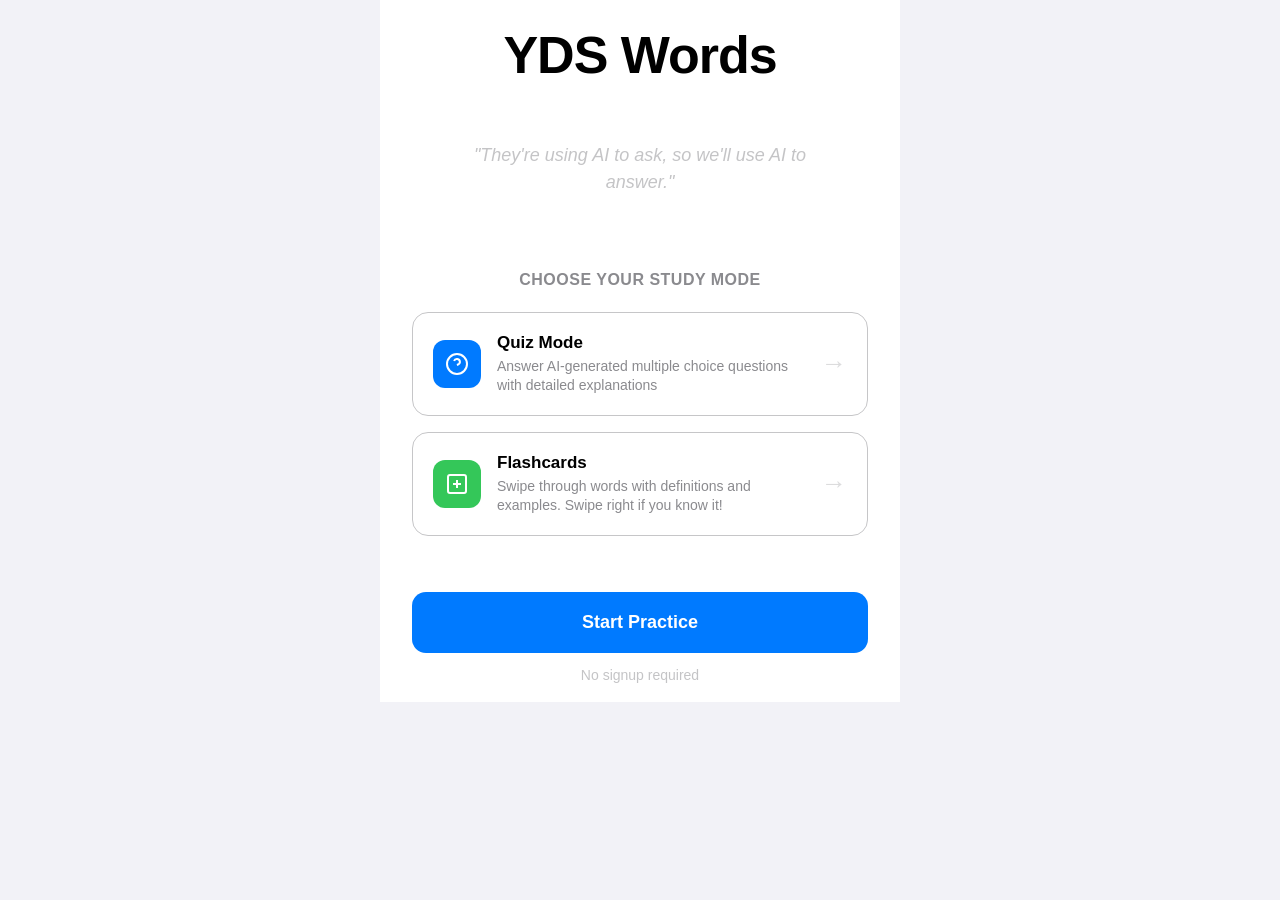
==== commit 231ff383: "refactor(welcome): simplify welcome page layout and improve responsive design - Remove description t" ====
--- a/YDSWords/YDSWords/index.html
+++ b/YDSWords/YDSWords/index.html
@@ -44,28 +44,6 @@
             <header class="welcome-minimal-header">
                 <p class="welcome-app-name">YDS Words</p>
             </header>
-            
-            <!-- Description -->
-            <p class="welcome-minimal-desc">
-                Practice with AI-generated questions tailored for the YDS exam. 
-                Build your vocabulary through intelligent, context-rich exercises.
-            </p>
-            
-            <!-- Features -->
-            <div class="welcome-minimal-features">
-                <div class="feature-item">
-                    <span class="feature-dot" aria-hidden="true"></span>
-                    <span>1,000+ academic words</span>
-                </div>
-                <div class="feature-item">
-                    <span class="feature-dot" aria-hidden="true"></span>
-                    <span>AI-powered questions</span>
-                </div>
-                <div class="feature-item">
-                    <span class="feature-dot" aria-hidden="true"></span>
-                    <span>Track your progress</span>
-                </div>
-            </div>
             
             <!-- Quote -->
             <p class="welcome-quote">"They're using AI to ask, so we'll use AI to answer."</p>
@@ -121,19 +99,22 @@
          APP PAGE (Quiz Mode)
          ═══════════════════════════════════════════════════════════════════════ -->
     <div class="app" id="appPage">
-        <button class="btn-back" id="btnBack">
-            <svg viewBox="0 0 24 24" xmlns="http://www.w3.org/2000/svg" aria-label="Back" role="img">
-                <path d="M20 11H7.83l5.59-5.59L12 4l-8 8 8 8 1.41-1.41L7.83 13H20v-2z"/>
-            </svg>
-            Back
-        </button>
-
-        <header class="header">
-            <div class="header-top">
-                <h1>YDS Words</h1>
-                <div class="score" id="score">0 / 0</div>
-            </div>
+        <!-- Header -->
+        <header class="quiz-header">
+            <button class="btn-back" id="btnBack">
+                <svg viewBox="0 0 24 24" xmlns="http://www.w3.org/2000/svg" aria-label="Back">
+                    <path d="M20 11H7.83l5.59-5.59L12 4l-8 8 8 8 1.41-1.41L7.83 13H20v-2z"/>
+                </svg>
+                Back
+            </button>
+            <div class="quiz-header-title">Quiz</div>
+            <div class="quiz-header-progress" id="quizProgressText">0 / 0</div>
         </header>
+
+        <!-- Progress Bar -->
+        <div class="quiz-progress-bar">
+            <div class="quiz-progress" id="quizProgress"></div>
+        </div>
 
         <div class="loading hidden" id="loading">
             <div class="spinner"></div>
@@ -152,7 +133,14 @@
             <div class="feedback hidden" id="feedback">
                 <p id="feedbackText"></p>
             </div>
-            <button class="btn-next hidden" id="btnNext">Next →</button>
+            <div class="quiz-actions">
+                <button class="action-btn action-btn--next hidden" id="btnNext">
+                    Next
+                    <svg viewBox="0 0 24 24" fill="none" stroke="currentColor" stroke-width="2.5" stroke-linecap="round" stroke-linejoin="round" width="20" height="20">
+                        <polyline points="9 18 15 12 9 6"/>
+                    </svg>
+                </button>
+            </div>
         </main>
     </div>
 
@@ -195,15 +183,15 @@
             </div>
         </div>
 
-        <!-- Simple Action Buttons -->
+        <!-- Action Buttons -->
         <div class="flashcard-actions">
-            <button class="flashcard-action-btn flashcard-action-btn--dont-know" id="btnDontKnow">
+            <button class="action-btn action-btn--dont-know" id="btnDontKnow">
                 <svg viewBox="0 0 24 24" fill="none" stroke="currentColor" stroke-width="2.5" stroke-linecap="round">
                     <line x1="18" y1="6" x2="6" y2="18"/>
                     <line x1="6" y1="6" x2="18" y2="18"/>
                 </svg>
             </button>
-            <button class="flashcard-action-btn flashcard-action-btn--know" id="btnKnow">
+            <button class="action-btn action-btn--know" id="btnKnow">
                 <svg viewBox="0 0 24 24" fill="none" stroke="currentColor" stroke-width="2.5" stroke-linecap="round" stroke-linejoin="round">
                     <polyline points="20 6 9 17 4 12"/>
                 </svg>
--- a/YDSWords/YDSWords/assets/css/styles.css
+++ b/YDSWords/YDSWords/assets/css/styles.css
@@ -320,24 +320,7 @@
    APP STYLES - iOS
    ═════════════════════════════════════════════════════════════════════════════ */
 
-.app {
-    width: 100%;
-    max-width: var(--content-max);
-    margin: 0 auto;
-    padding: var(--space-sm) clamp(12px, 4vw, 24px);
-    padding-bottom: calc(var(--space-md) + env(safe-area-inset-bottom));
-    display: none;
-    background: var(--ios-grouped-background);
-    min-height: 100vh;
-    min-height: -webkit-fill-available;
-    /* Flex layout for proper space distribution */
-    flex-direction: column;
-}
-
-.app.active {
-    display: flex;
-    animation: viewEnter 0.4s var(--ios-spring);
-}
+/* .app styles now unified with .flashcard-page - see "Unified Page Structure" section below */
 
 @keyframes viewEnter {
     from {
@@ -350,35 +333,50 @@
     }
 }
 
-/* ═══ Header - iOS Style ═══ */
-.header {
-    margin-bottom: var(--space-md);
-    padding-top: var(--space-sm);
-}
-
-.header-top {
-    display: flex;
+/* ═══ Unified Header Style (Quiz & Flashcards) ═══ */
+
+/* Quiz Header */
+.quiz-header,
+.flashcard-header {
+    display: flex;
+    align-items: center;
     justify-content: space-between;
-    align-items: center;
-    padding-bottom: var(--space-sm);
-    border-bottom: 0.5px solid var(--ios-separator);
-}
-
-.header h1 {
-    font-size: clamp(24px, 7vw, 36px);
-    font-weight: 700;
+    padding: var(--space-md) var(--space-lg);
+    padding-top: max(var(--space-md), env(safe-area-inset-top));
+    background: var(--ios-system-background);
+    border-bottom: 1px solid var(--ios-separator);
+    flex-shrink: 0;
+}
+
+.quiz-header-title,
+.flashcard-title {
+    font-size: var(--text-headline);
+    font-weight: 600;
     color: var(--ios-label);
-    letter-spacing: -0.4px;
-}
-
-.score {
-    font-family: var(--font-mono);
-    font-size: clamp(12px, 3.5vw, 15px);
-    font-weight: 600;
+}
+
+.quiz-header-progress,
+.flashcard-progress-text {
+    font-size: var(--text-subhead);
     color: var(--ios-label-secondary);
-    background: var(--ios-secondary-fill);
-    padding: clamp(4px, 1.5vw, 8px) clamp(8px, 3vw, 14px);
-    border-radius: 100px;
+    font-weight: 500;
+    min-width: 60px;
+    text-align: right;
+}
+
+.quiz-progress-bar,
+.flashcard-progress-bar {
+    height: 3px;
+    background: var(--ios-system-gray5);
+    flex-shrink: 0;
+}
+
+.quiz-progress,
+.flashcard-progress {
+    height: 100%;
+    background: linear-gradient(90deg, var(--ios-system-blue), var(--ios-system-purple));
+    transition: width 0.3s var(--ios-ease-out);
+    width: 0%;
 }
 
 /* ═══ Back Button - iOS Style ═══ */
@@ -387,15 +385,19 @@
     border: none;
     color: var(--ios-system-blue);
     font-family: inherit;
-    font-size: var(--text-body);
+    font-size: var(--text-subhead);
     cursor: pointer;
-    padding: var(--space-sm) 0;
-    margin-bottom: var(--space-xs);
-    margin-left: -8px;
+    padding: 0;
     display: flex;
     align-items: center;
-    gap: 2px;
+    gap: 4px;
     transition: opacity 0.2s ease;
+}
+
+.btn-back svg {
+    width: 24px;
+    height: 24px;
+    fill: currentColor;
 }
 
 .btn-back:active {
@@ -484,19 +486,9 @@
     opacity: 0.9;
 }
 
-/* ═══ Question Area - iOS Style ═══ */
-.question-area {
-    animation: fadeIn 0.3s var(--ios-default);
-    display: flex;
-    flex-direction: column;
-}
+/* Question area styles now unified with flashcard-container - see "Content Containers" section */
 
 .question-area.hidden { display: none; }
-
-@keyframes fadeIn {
-    from { opacity: 0; transform: translateY(8px); }
-    to { opacity: 1; transform: translateY(0); }
-}
 
 /* Sentence Card */
 .sentence {
@@ -775,64 +767,7 @@
     font-weight: 600;
 }
 
-/* ═══ Next Button - iOS Style ═══ */
-.btn-next {
-    width: 100%;
-    min-height: clamp(48px, 12vh, 60px);
-    padding: clamp(10px, 3vh, 16px) clamp(16px, 5vw, 24px);
-    background: var(--ios-system-blue);
-    color: white;
-    border: none;
-    border-radius: clamp(10px, 2.5vw, 14px);
-    font-family: inherit;
-    font-size: clamp(15px, 4vw, 18px);
-    font-weight: 600;
-    cursor: pointer;
-    transition: all 0.2s var(--ios-spring);
-    touch-action: manipulation;
-    position: relative;
-    margin-bottom: clamp(12px, 4vw, 20px);
-    display: flex;
-    align-items: center;
-    justify-content: center;
-    gap: clamp(6px, 2vw, 10px);
-}
-
-.btn-next:hover:not(:disabled) {
-    background: var(--ios-system-blue-hover);
-    transform: scale(1.02);
-}
-
-.btn-next:active:not(:disabled) {
-    transform: scale(0.96);
-    opacity: 0.9;
-}
-
-.btn-next:disabled {
-    opacity: var(--ios-disabled-opacity);
-    cursor: not-allowed;
-}
-
-.btn-next.hidden { display: none; }
-
-.btn-next.loading {
-    color: transparent;
-}
-
-.btn-next.loading::after {
-    content: '';
-    position: absolute;
-    width: 18px;
-    height: 18px;
-    border: 2px solid rgba(255, 255, 255, 0.3);
-    border-top-color: white;
-    border-radius: 50%;
-    animation: spin 0.8s linear infinite;
-    left: 50%;
-    top: 50%;
-    margin-left: -9px;
-    margin-top: -9px;
-}
+
 
 /* ═══ Offline Indicator - iOS Style ═══ */
 .offline-indicator {
@@ -858,39 +793,80 @@
 /* ═══ Small iPhones: SE (375×667), mini (375×812) ═══ */
 @media (max-width: 375px) {
     :root {
-        --text-large-title: 28px;
-        --text-title-1: 24px;
-        --text-title-2: 20px;
-        --text-body: 15px;
-        --text-callout: 14px;
-        --text-subhead: 13px;
+        --text-large-title: 26px;
+        --text-title-1: 22px;
+        --text-title-2: 18px;
+        --text-body: 14px;
+        --text-callout: 13px;
+        --text-subhead: 12px;
+        --text-footnote: 11px;
     }
     
     .welcome-minimal {
-        padding: 32px 16px;
-        justify-content: flex-start;
-        padding-top: calc(24px + env(safe-area-inset-top));
+        padding: 16px;
+        justify-content: center;
+        padding-top: max(16px, env(safe-area-inset-top));
+        padding-bottom: max(16px, env(safe-area-inset-bottom));
     }
     
     .welcome-minimal-content {
-        gap: 20px;
-    }
-    
-    .welcome-minimal-title {
-        font-size: 28px;
-    }
-    
-    .welcome-minimal-desc {
+        gap: 24px;
+    }
+    
+    .welcome-app-name {
+        font-size: 32px;
+    }
+    
+    .welcome-quote {
+        font-size: 13px;
+        padding: 0 16px;
+    }
+    
+    .mode-selection {
+        margin-top: 8px;
+    }
+    
+    .mode-selection-title {
+        font-size: 11px;
+        margin-bottom: 10px;
+    }
+    
+    .mode-cards {
+        gap: 10px;
+    }
+    
+    .mode-card {
+        padding: 12px;
+        gap: 10px;
+    }
+    
+    .mode-card-icon {
+        width: 36px;
+        height: 36px;
+        border-radius: 9px;
+    }
+    
+    .mode-card-icon svg {
+        width: 20px;
+        height: 20px;
+    }
+    
+    .mode-card-content h3 {
         font-size: 14px;
     }
     
+    .mode-card-content p {
+        font-size: 11px;
+    }
+    
+    .mode-card-arrow {
+        font-size: 18px;
+    }
+    
     .btn-minimal {
-        min-height: 50px;
-        padding: 14px 20px;
-    }
-    
-    .app {
-        padding: 8px 12px;
+        min-height: 44px;
+        padding: 12px 16px;
+        font-size: 15px;
     }
     
     .header h1 {
@@ -941,15 +917,19 @@
     }
     
     .welcome-minimal {
-        padding: 48px 20px;
-    }
-    
-    .welcome-minimal-title {
-        font-size: 34px;
-    }
-    
-    .app {
-        padding: 10px 16px;
+        padding: max(24px, env(safe-area-inset-top)) 20px max(24px, env(safe-area-inset-bottom));
+    }
+    
+    .welcome-minimal-content {
+        gap: 32px;
+    }
+    
+    .welcome-app-name {
+        font-size: 40px;
+    }
+    
+    .welcome-quote {
+        font-size: 15px;
     }
     
     .sentence {
@@ -964,10 +944,6 @@
     .option {
         min-height: 52px;
         padding: 14px;
-    }
-    
-    .btn-next {
-        min-height: 54px;
     }
 }
 
@@ -982,15 +958,28 @@
     }
     
     .welcome-minimal {
-        padding: 64px 28px;
+        padding: max(32px, env(safe-area-inset-top)) 28px max(32px, env(safe-area-inset-bottom));
     }
     
     .welcome-minimal-content {
-        gap: 32px;
-    }
-    
-    .welcome-minimal-title {
-        font-size: 40px;
+        gap: 40px;
+    }
+    
+    .welcome-app-name {
+        font-size: 48px;
+    }
+    
+    .welcome-quote {
+        font-size: 16px;
+    }
+    
+    .mode-card {
+        padding: 18px 22px;
+    }
+    
+    .mode-card-icon {
+        width: 52px;
+        height: 52px;
     }
     
     .app {
@@ -1051,15 +1040,23 @@
     }
     
     .welcome-minimal {
-        padding: 80px 32px;
-    }
-    
-    .welcome-minimal-title {
-        font-size: 44px;
-    }
-    
-    .app {
-        padding: 20px 28px;
+        padding: max(40px, env(safe-area-inset-top)) 32px max(40px, env(safe-area-inset-bottom));
+    }
+    
+    .welcome-minimal-content {
+        gap: 48px;
+    }
+    
+    .welcome-app-name {
+        font-size: 52px;
+    }
+    
+    .welcome-quote {
+        font-size: 18px;
+    }
+    
+    .mode-card {
+        padding: 20px 24px;
     }
     
     .sentence {
@@ -1074,10 +1071,6 @@
     .option {
         min-height: 60px;
         font-size: 18px;
-    }
-    
-    .btn-next {
-        min-height: 60px;
     }
 }
 
@@ -1085,11 +1078,50 @@
 @media (max-height: 700px) {
     .welcome-minimal {
         justify-content: flex-start;
-        padding-top: 24px;
+        padding-top: max(8px, env(safe-area-inset-top));
+        padding-bottom: max(8px, env(safe-area-inset-bottom));
     }
     
     .welcome-minimal-content {
-        gap: 16px;
+        gap: 10px;
+    }
+    
+    .welcome-app-name {
+        font-size: 26px;
+    }
+    
+    .welcome-minimal-desc {
+        font-size: 13px;
+    }
+    
+    .welcome-minimal-features {
+        gap: 6px;
+    }
+    
+    .feature-item {
+        font-size: 12px;
+    }
+    
+    .welcome-quote {
+        font-size: 11px;
+        margin: 4px 0;
+    }
+    
+    .mode-selection {
+        margin-top: 6px;
+    }
+    
+    .mode-selection-title {
+        font-size: 11px;
+        margin-bottom: 8px;
+    }
+    
+    .mode-cards {
+        gap: 8px;
+    }
+    
+    .mode-card {
+        padding: 10px 12px;
     }
     
     /* Compact feedback for smaller screens */
@@ -1112,6 +1144,66 @@
 
 /* ═══ Extra compact screens (iPhone SE) ═══ */
 @media (max-height: 650px) {
+    .welcome-minimal {
+        padding: 12px 16px;
+        justify-content: center;
+    }
+    
+    .welcome-minimal-content {
+        gap: 16px;
+    }
+    
+    .welcome-app-name {
+        font-size: 26px;
+    }
+    
+    .welcome-quote {
+        font-size: 11px;
+        padding: 0 12px;
+    }
+    
+    .mode-selection {
+        margin-top: 4px;
+    }
+    
+    .mode-selection-title {
+        font-size: 10px;
+        margin-bottom: 6px;
+    }
+    
+    .mode-cards {
+        gap: 6px;
+    }
+    
+    .mode-card {
+        padding: 8px 10px;
+        gap: 8px;
+    }
+    
+    .mode-card-icon {
+        width: 32px;
+        height: 32px;
+        border-radius: 8px;
+    }
+    
+    .mode-card-icon svg {
+        width: 18px;
+        height: 18px;
+    }
+    
+    .mode-card-content h3 {
+        font-size: 13px;
+        margin-bottom: 1px;
+    }
+    
+    .mode-card-content p {
+        font-size: 10px;
+    }
+    
+    .mode-card-arrow {
+        font-size: 16px;
+    }
+    
     .feedback {
         max-height: calc(100dvh - 180px);
         padding: 8px 10px;
@@ -1143,16 +1235,58 @@
 /* ═══ Landscape safety (portrait only app) ═══ */
 @media (max-width: 900px) and (max-height: 400px) {
     .welcome-minimal {
-        padding: 16px;
-        justify-content: flex-start;
-    }
-    
-    .welcome-minimal-title {
-        font-size: 24px;
+        padding: 12px 16px;
+        justify-content: center;
     }
     
     .welcome-minimal-content {
-        gap: 12px;
+        gap: 16px;
+    }
+    
+    .welcome-app-name {
+        font-size: 26px;
+    }
+    
+    .welcome-quote {
+        font-size: 11px;
+        padding: 0 12px;
+    }
+    
+    .mode-selection {
+        margin-top: 4px;
+    }
+    
+    .mode-selection-title {
+        font-size: 10px;
+        margin-bottom: 6px;
+    }
+    
+    .mode-cards {
+        flex-direction: row;
+        gap: 10px;
+    }
+    
+    .mode-card {
+        flex: 1;
+        padding: 10px;
+        min-width: 0;
+    }
+    
+    .mode-card-icon {
+        width: 32px;
+        height: 32px;
+    }
+    
+    .mode-card-content h3 {
+        font-size: 13px;
+    }
+    
+    .mode-card-content p {
+        display: none;
+    }
+    
+    .mode-card-arrow {
+        display: none;
     }
 }
 
@@ -1162,7 +1296,7 @@
 
 /* Focus States for Keyboard Navigation */
 .btn-start:focus-visible,
-.btn-next:focus-visible,
+.action-btn:focus-visible,
 .option:focus-visible,
 .btn-back:focus-visible,
 .error-state button:focus-visible {
@@ -1176,7 +1310,7 @@
 }
 
 /* GPU Acceleration for smooth animations */
-.option, .btn-start, .btn-next, .feedback {
+.option, .btn-start, .action-btn, .feedback, .flashcard-card {
     will-change: transform;
     transform: translateZ(0);
 }
@@ -1193,13 +1327,15 @@
     width: 100%;
     max-width: var(--content-max);
     margin: 0 auto;
-    padding: clamp(32px, 10vh, 80px) clamp(16px, 5vw, 32px);
+    padding: max(16px, env(safe-area-inset-top)) clamp(16px, 5vw, 32px) max(16px, env(safe-area-inset-bottom));
     min-height: 100vh;
     min-height: -webkit-fill-available;
     display: none;
     flex-direction: column;
     justify-content: center;
     background: var(--ios-system-background);
+    overflow-y: auto;
+    -webkit-overflow-scrolling: touch;
 }
 
 .welcome-minimal.active {
@@ -1209,7 +1345,9 @@
 .welcome-minimal-content {
     display: flex;
     flex-direction: column;
-    gap: clamp(20px, 5vh, 36px);
+    gap: clamp(24px, 6vh, 48px);
+    width: 100%;
+    max-width: 100%;
 }
 
 /* Header */
@@ -1218,11 +1356,12 @@
     flex-direction: column;
     align-items: center;
     gap: 0;
-    margin-bottom: clamp(8px, 2vh, 16px);
+    margin-bottom: 0;
+    flex-shrink: 0;
 }
 
 .welcome-app-name {
-    font-size: clamp(36px, 10vw, 48px);
+    font-size: clamp(32px, 10vw, 52px);
     font-weight: 800;
     color: var(--ios-label);
     letter-spacing: -1px;
@@ -1247,46 +1386,16 @@
     margin: 0;
 }
 
-/* Description */
-.welcome-minimal-desc {
-    font-size: var(--text-body);
-    color: var(--ios-label-secondary);
-    line-height: 1.6;
-    margin: 0;
-}
-
-/* Features */
-.welcome-minimal-features {
-    display: flex;
-    flex-direction: column;
-    gap: clamp(10px, 2.5vh, 16px);
-}
-
-.feature-item {
-    display: flex;
-    align-items: center;
-    gap: clamp(8px, 2vw, 14px);
-    font-size: var(--text-subhead);
-    color: var(--ios-label);
-}
-
-.feature-dot {
-    width: 8px;
-    height: 8px;
-    background: var(--ios-system-green);
-    border-radius: 50%;
-    flex-shrink: 0;
-}
-
 /* Quote */
 .welcome-quote {
-    font-size: clamp(13px, 3.8vw, 16px);
+    font-size: clamp(14px, 4vw, 18px);
     font-style: italic;
     color: var(--ios-label-tertiary);
     text-align: center;
-    margin: clamp(8px, 2vh, 16px) 0;
+    margin: 0;
     line-height: 1.5;
-    padding: 0 clamp(8px, 3vw, 20px);
+    padding: 0 clamp(16px, 5vw, 32px);
+    flex-shrink: 0;
 }
 
 /* Action */
@@ -1337,10 +1446,41 @@
     .welcome-minimal-action {
         margin-top: 4px;
     }
-    
-    .feature-dot {
-        width: 6px;
-        height: 6px;
+}
+
+/* ═══ Very small screens (iPhone SE 1st gen, 320px width) ═══ */
+@media (max-width: 320px) {
+    .welcome-minimal {
+        padding: 12px;
+    }
+    
+    .welcome-minimal-content {
+        gap: 16px;
+    }
+    
+    .welcome-app-name {
+        font-size: 26px;
+    }
+    
+    .welcome-quote {
+        font-size: 11px;
+    }
+    
+    .mode-card {
+        padding: 10px;
+    }
+    
+    .mode-card-icon {
+        width: 34px;
+        height: 34px;
+    }
+    
+    .mode-card-content h3 {
+        font-size: 13px;
+    }
+    
+    .mode-card-content p {
+        font-size: 10px;
     }
 }
 
@@ -1360,7 +1500,8 @@
 /* ═══ Mode Selection on Welcome Page ═══ */
 .mode-selection {
     width: 100%;
-    margin-top: var(--space-xl);
+    margin-top: clamp(12px, 3vh, 24px);
+    flex-shrink: 0;
 }
 
 .mode-selection-title {
@@ -1376,21 +1517,22 @@
 .mode-cards {
     display: flex;
     flex-direction: column;
-    gap: var(--space-md);
+    gap: clamp(10px, 2.5vh, 16px);
 }
 
 .mode-card {
     display: flex;
     align-items: center;
-    gap: var(--space-md);
-    padding: var(--space-lg);
+    gap: clamp(12px, 3vw, 16px);
+    padding: clamp(14px, 3.5vh, 20px) clamp(14px, 4vw, 20px);
     background: var(--ios-secondary-grouped-background);
     border: 1px solid var(--ios-separator);
-    border-radius: 16px;
+    border-radius: clamp(12px, 3vw, 16px);
     cursor: pointer;
     transition: all 0.2s var(--ios-spring);
     text-align: left;
     width: 100%;
+    min-height: 44px;
 }
 
 .mode-card:hover {
@@ -1405,10 +1547,10 @@
 
 .mode-card-icon {
     flex-shrink: 0;
-    width: 48px;
-    height: 48px;
+    width: clamp(40px, 12vw, 48px);
+    height: clamp(40px, 12vw, 48px);
     background: var(--ios-system-blue);
-    border-radius: 12px;
+    border-radius: clamp(10px, 3vw, 12px);
     display: flex;
     align-items: center;
     justify-content: center;
@@ -1430,17 +1572,17 @@
 }
 
 .mode-card-content h3 {
-    font-size: var(--text-headline);
+    font-size: clamp(14px, 4vw, 17px);
     font-weight: 600;
     color: var(--ios-label);
-    margin: 0 0 4px 0;
+    margin: 0 0 clamp(2px, 1vh, 4px) 0;
 }
 
 .mode-card-content p {
-    font-size: var(--text-footnote);
+    font-size: clamp(12px, 3.5vw, 14px);
     color: var(--ios-label-secondary);
     margin: 0;
-    line-height: 1.4;
+    line-height: 1.35;
 }
 
 .mode-card-arrow {
@@ -1454,7 +1596,8 @@
     color: var(--ios-system-blue);
 }
 
-/* ═══ Flashcard Page ═══ */
+/* ═══ Unified Page Structure ═══ */
+.app,
 .flashcard-page {
     display: none;
     position: fixed;
@@ -1467,56 +1610,26 @@
     overflow: hidden;
 }
 
+.app.active,
 .flashcard-page.active {
     display: flex;
 }
 
-/* Header */
-.flashcard-header {
-    display: flex;
-    align-items: center;
-    justify-content: space-between;
-    padding: var(--space-md) var(--space-lg);
-    padding-top: max(var(--space-md), env(safe-area-inset-top));
-    background: var(--ios-system-background);
-    border-bottom: 1px solid var(--ios-separator);
-    flex-shrink: 0;
-}
-
-.flashcard-title {
-    font-size: var(--text-headline);
-    font-weight: 600;
-    color: var(--ios-label);
-}
-
-.flashcard-progress-text {
-    font-size: var(--text-subhead);
-    color: var(--ios-label-secondary);
-    font-weight: 500;
-    min-width: 60px;
-    text-align: right;
-}
-
-/* Progress Bar */
-.flashcard-progress-bar {
-    height: 3px;
-    background: var(--ios-system-gray5);
-    flex-shrink: 0;
-}
-
-.flashcard-progress {
-    height: 100%;
-    background: linear-gradient(90deg, var(--ios-system-blue), var(--ios-system-purple));
-    transition: width 0.3s var(--ios-ease-out);
-}
-
-/* Card Container */
+/* ═══ Content Containers ═══ */
+.question-area,
 .flashcard-container {
     flex: 1;
     display: flex;
+    flex-direction: column;
+    padding: var(--space-md) var(--space-lg);
+    overflow-y: auto;
+    -webkit-overflow-scrolling: touch;
+}
+
+/* Flashcard specific - centered content */
+.flashcard-container {
     align-items: center;
     justify-content: center;
-    padding: var(--space-md);
     perspective: 1000px;
 }
 
@@ -1580,37 +1693,48 @@
     }
 }
 
-/* Word Display - First */
+/* ═══ Flashcard Content - Visual Hierarchy ═══ */
+
+/* Word - Main Focus */
 .flashcard-word {
-    font-size: var(--text-title-1);
-    font-weight: 700;
+    font-size: var(--text-large-title);
+    font-weight: 800;
     color: var(--ios-label);
     text-align: center;
-    margin-bottom: var(--space-lg);
-    line-height: 1.2;
-}
-
-/* Example - Second (italic, secondary color) */
+    margin-bottom: var(--space-xl);
+    line-height: 1.1;
+    letter-spacing: -0.5px;
+}
+
+/* Example - Context Box */
 .flashcard-example {
     font-size: var(--text-body);
-    line-height: 1.5;
+    line-height: 1.6;
     color: var(--ios-label-secondary);
     text-align: center;
     font-style: italic;
-    margin-bottom: var(--space-lg);
+    margin-bottom: var(--space-xl);
+    padding: var(--space-md) var(--space-lg);
+    background: var(--ios-secondary-background);
+    border-radius: 12px;
+    border-left: 3px solid var(--ios-system-blue);
     transition: opacity 0.2s ease;
 }
 
 .flashcard-example.loading {
     color: var(--ios-label-tertiary);
-}
-
-/* Definition - Third */
+    background: var(--ios-fill);
+    border-left-color: var(--ios-system-gray);
+}
+
+/* Definition - Meaning with subtle style */
 .flashcard-definition {
-    font-size: var(--text-callout);
+    font-size: var(--text-headline);
     line-height: 1.5;
     color: var(--ios-label);
     text-align: center;
+    font-weight: 500;
+    padding: 0 var(--space-sm);
     transition: opacity 0.2s ease;
 }
 
@@ -1621,11 +1745,14 @@
 /* Highlighted word in example */
 .word-highlight {
     color: var(--ios-system-blue);
-    font-weight: 600;
+    font-weight: 700;
     font-style: normal;
 }
 
-/* Simple Action Buttons */
+/* ═══ Unified Action Buttons ═══ */
+
+/* Action Container - Used by both Quiz and Flashcards */
+.quiz-actions,
 .flashcard-actions {
     display: flex;
     justify-content: center;
@@ -1635,7 +1762,8 @@
     flex-shrink: 0;
 }
 
-.flashcard-action-btn {
+/* Circular Action Button - Base Style */
+.action-btn {
     width: 56px;
     height: 56px;
     border-radius: 50%;
@@ -1649,27 +1777,46 @@
     box-shadow: 0 2px 8px rgba(0, 0, 0, 0.1);
 }
 
-.flashcard-action-btn svg {
+.action-btn svg {
     width: 24px;
     height: 24px;
 }
 
-.flashcard-action-btn--dont-know {
+.action-btn:active {
+    transform: scale(0.92);
+}
+
+/* Action Button Variants */
+.action-btn--dont-know {
     color: var(--ios-system-red);
 }
 
-.flashcard-action-btn--dont-know:active {
-    transform: scale(0.92);
+.action-btn--dont-know:active {
     background: rgba(255, 59, 48, 0.1);
 }
 
-.flashcard-action-btn--know {
+.action-btn--know {
     color: var(--ios-system-green);
 }
 
-.flashcard-action-btn--know:active {
-    transform: scale(0.92);
+.action-btn--know:active {
     background: rgba(52, 199, 89, 0.1);
+}
+
+.action-btn--next {
+    width: auto;
+    min-width: 140px;
+    border-radius: 28px;
+    padding: 0 var(--space-xl);
+    background: var(--ios-system-blue);
+    color: white;
+    font-size: var(--text-headline);
+    font-weight: 600;
+    gap: 8px;
+}
+
+.action-btn--next:active {
+    background: var(--ios-system-blue-hover);
 }
 
 /* Results Screen */
@@ -1767,9 +1914,17 @@
             0 1px 4px rgba(0, 0, 0, 0.2);
     }
     
-    .flashcard-action-btn {
+    .action-btn {
         background: var(--ios-secondary-grouped-background);
         box-shadow: 0 2px 8px rgba(0, 0, 0, 0.3);
+    }
+    
+    .flashcard-example {
+        background: var(--ios-secondary-grouped-background);
+    }
+    
+    .flashcard-example.loading {
+        background: rgba(120, 120, 128, 0.24);
     }
 }
 
@@ -1781,34 +1936,28 @@
     }
     
     .flashcard-word {
-        font-size: var(--text-title-2);
-        margin-bottom: var(--space-md);
+        font-size: var(--text-title-1);
+        margin-bottom: var(--space-lg);
+    }
+    
+    .flashcard-example {
+        font-size: var(--text-callout);
+        padding: var(--space-sm) var(--space-md);
+        border-radius: 10px;
+        margin-bottom: var(--space-lg);
     }
     
     .flashcard-definition {
-        font-size: var(--text-callout);
-        margin-bottom: var(--space-md);
-    }
-    
-    .flashcard-example {
-        font-size: var(--text-footnote);
-    }
-    
-    .mode-card {
-        padding: var(--space-md);
-    }
-    
-    .mode-card-icon {
-        width: 40px;
-        height: 40px;
-    }
-    
-    .flashcard-action-btn {
+        font-size: var(--text-body);
+        padding: 0 var(--space-xs);
+    }
+    
+    .action-btn {
         width: 48px;
         height: 48px;
     }
     
-    .flashcard-action-btn svg {
+    .action-btn svg {
         width: 20px;
         height: 20px;
     }
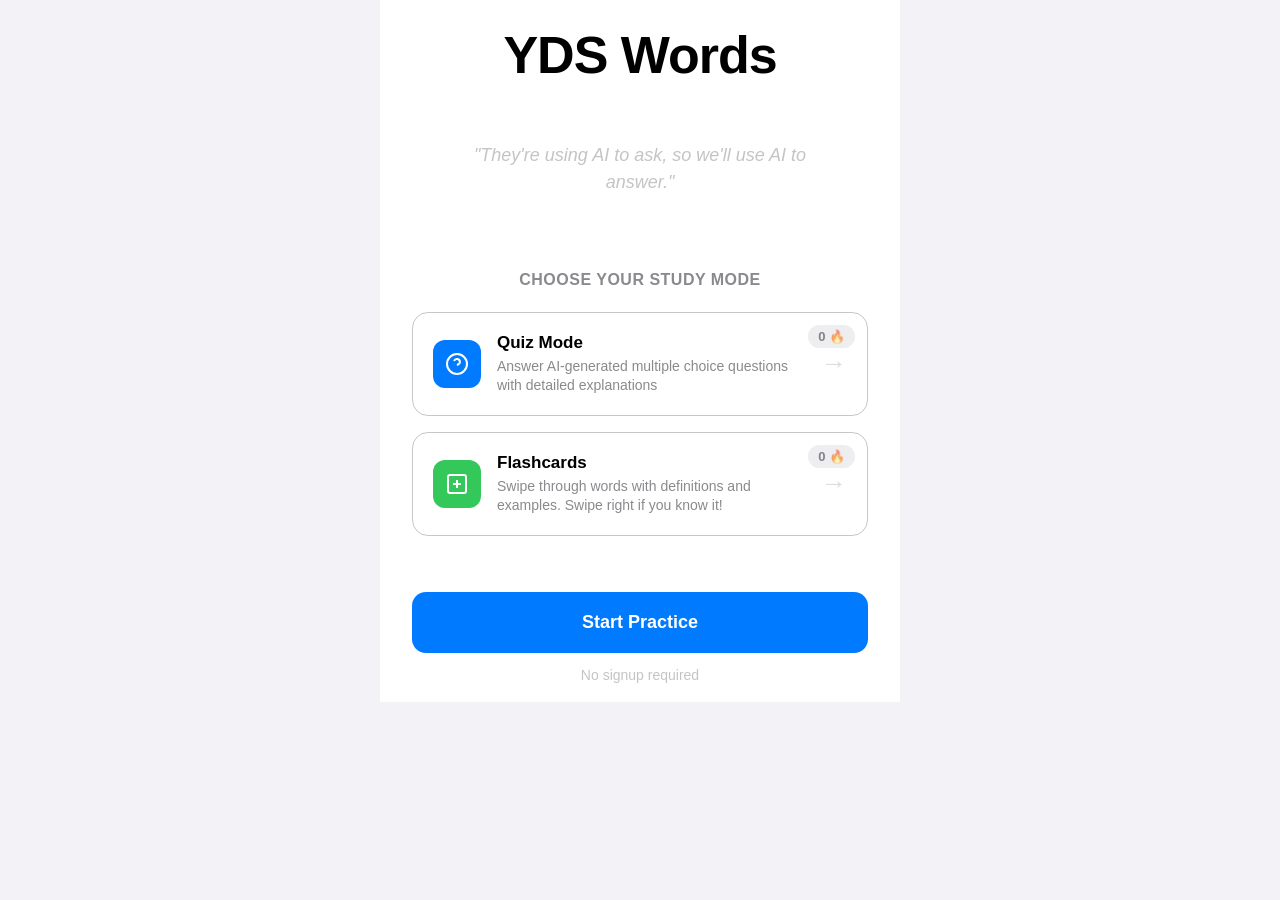
==== commit d00aad53: "Add streak feature: separate daily streaks for Quiz and Flashcard modes - Track 20 words per mode fo" ====
--- a/YDSWords/YDSWords/index.html
+++ b/YDSWords/YDSWords/index.html
@@ -54,6 +54,9 @@
                 
                 <div class="mode-cards">
                     <button class="mode-card" id="btnModeQuiz">
+                        <div class="mode-card-streak" id="quizStreakBadge">
+                            <span id="quizStreakText">0 🔥</span>
+                        </div>
                         <div class="mode-card-icon">
                             <svg viewBox="0 0 24 24" fill="none" stroke="currentColor" stroke-width="2">
                                 <circle cx="12" cy="12" r="10"/>
@@ -69,6 +72,9 @@
                     </button>
                     
                     <button class="mode-card" id="btnModeFlashcard">
+                        <div class="mode-card-streak" id="flashcardStreakBadge">
+                            <span id="flashcardStreakText">0 🔥</span>
+                        </div>
                         <div class="mode-card-icon mode-card-icon--flashcard">
                             <svg viewBox="0 0 24 24" fill="none" stroke="currentColor" stroke-width="2">
                                 <rect x="3" y="3" width="18" height="18" rx="2"/>
@@ -108,12 +114,19 @@
                 Back
             </button>
             <div class="quiz-header-title">Quiz</div>
-            <div class="quiz-header-progress" id="quizProgressText">0 / 0</div>
+            <div class="quiz-header-progress" id="quizScore">0 / 0</div>
         </header>
-
-        <!-- Progress Bar -->
-        <div class="quiz-progress-bar">
-            <div class="quiz-progress" id="quizProgress"></div>
+        
+        <!-- Streak Progress Bar -->
+        <div class="streak-display" id="quizStreakDisplay">
+            <div class="streak-display-content">
+                <span class="streak-icon">🔥</span>
+                <div class="streak-progress-wrapper">
+                    <div class="streak-progress-bar"></div>
+                </div>
+                <span class="streak-progress-text">0/20 words</span>
+            </div>
+            <div class="streak-count">0 days</div>
         </div>
 
         <div class="loading hidden" id="loading">
@@ -157,12 +170,19 @@
                 Back
             </button>
             <div class="flashcard-title">Flashcards</div>
-            <div class="flashcard-progress-text" id="flashcardProgressText">1 / 1000</div>
+            <div class="flashcard-progress-text" id="flashcardScore">0 / 0</div>
         </header>
-
-        <!-- Progress Bar -->
-        <div class="flashcard-progress-bar">
-            <div class="flashcard-progress" id="flashcardProgress"></div>
+        
+        <!-- Streak Progress Bar -->
+        <div class="streak-display" id="flashcardStreakDisplay">
+            <div class="streak-display-content">
+                <span class="streak-icon">🔥</span>
+                <div class="streak-progress-wrapper">
+                    <div class="streak-progress-bar"></div>
+                </div>
+                <span class="streak-progress-text">0/20 words</span>
+            </div>
+            <div class="streak-count">0 days</div>
         </div>
 
         <!-- Flashcard Container -->
@@ -198,23 +218,7 @@
             </button>
         </div>
 
-        <!-- Results Screen -->
-        <div class="flashcard-results hidden" id="flashcardResults">
-            <div class="flashcard-results-content">
-                <h2>Session Complete!</h2>
-                <div class="flashcard-stats" id="flashcardStats">
-                    <!-- Stats populated by JS -->
-                </div>
-                <div class="flashcard-results-actions">
-                    <button class="btn-minimal" id="btnFlashcardRestart">
-                        Study Again
-                    </button>
-                    <button class="btn-minimal btn-minimal--secondary" id="btnFlashcardFinish">
-                        Back to Home
-                    </button>
-                </div>
-            </div>
-        </div>
+
     </div>
 
     <!-- ═══════════════════════════════════════════════════════════════════════
@@ -225,6 +229,7 @@
     <script src="assets/js/state.js"></script>
     <script src="assets/js/utils.js"></script>
     <script src="assets/js/api.js"></script>
+    <script src="assets/js/streak.js"></script>
     <script src="assets/js/ui.js"></script>
     <script src="assets/js/flashcards.js"></script>
     <script src="assets/js/app.js"></script>
--- a/YDSWords/YDSWords/assets/css/styles.css
+++ b/YDSWords/YDSWords/assets/css/styles.css
@@ -359,24 +359,9 @@
 .flashcard-progress-text {
     font-size: var(--text-subhead);
     color: var(--ios-label-secondary);
-    font-weight: 500;
+    font-weight: 600;
     min-width: 60px;
     text-align: right;
-}
-
-.quiz-progress-bar,
-.flashcard-progress-bar {
-    height: 3px;
-    background: var(--ios-system-gray5);
-    flex-shrink: 0;
-}
-
-.quiz-progress,
-.flashcard-progress {
-    height: 100%;
-    background: linear-gradient(90deg, var(--ios-system-blue), var(--ios-system-purple));
-    transition: width 0.3s var(--ios-ease-out);
-    width: 0%;
 }
 
 /* ═══ Back Button - iOS Style ═══ */
@@ -503,6 +488,7 @@
     word-wrap: break-word;
     hyphens: auto;
     color: var(--ios-label);
+    flex-shrink: 0;
 }
 
 @media (prefers-color-scheme: dark) {
@@ -538,11 +524,13 @@
     border-radius: clamp(10px, 2.5vw, 14px);
     overflow: hidden;
     margin-bottom: clamp(12px, 4vw, 20px);
+    flex-shrink: 0;
 }
 
 .option {
     display: flex;
-    align-items: center;
+    flex-direction: column;
+    align-items: stretch;
     padding: clamp(12px, 3.5vw, 16px) clamp(14px, 4vw, 18px);
     min-height: clamp(48px, 12vh, 58px);
     background: transparent;
@@ -558,8 +546,71 @@
     width: 100%;
 }
 
+.option-main {
+    display: flex;
+    align-items: center;
+    width: 100%;
+}
+
+.option-text {
+    flex: 1;
+}
+
+.option-explanation {
+    display: none;
+    font-size: clamp(11px, 3vw, 13px);
+    color: var(--ios-label-secondary);
+    line-height: 1.4;
+    margin-top: 8px;
+    padding-top: 8px;
+    border-top: 0.5px solid var(--ios-separator);
+    padding-left: clamp(34px, 8vw, 42px);
+    word-wrap: break-word;
+    overflow-wrap: break-word;
+}
+
+.option-explanation.show {
+    display: block;
+}
+
 .option:last-child {
     border-bottom: none;
+}
+
+/* ═══ Answered State - Layout when feedback is shown ═══ */
+.question-area.answered {
+    justify-content: flex-start;
+}
+
+.question-area.answered .options {
+    margin-bottom: clamp(10px, 2vh, 14px);
+    flex-shrink: 0;
+}
+
+.question-area.answered .option {
+    padding: clamp(10px, 2.5vw, 14px) clamp(12px, 3vw, 16px);
+    min-height: clamp(44px, 10vh, 52px);
+    font-size: clamp(13px, 3.5vw, 16px);
+}
+
+.question-area.answered .option .key {
+    width: clamp(24px, 6vw, 30px);
+    height: clamp(24px, 6vw, 30px);
+    font-size: clamp(11px, 2.8vw, 13px);
+    margin-right: clamp(10px, 2.5vw, 14px);
+    flex-shrink: 0;
+}
+
+.question-area.answered .option-explanation {
+    font-size: clamp(10px, 2.8vw, 12px);
+    padding-left: clamp(34px, 8vw, 42px);
+}
+
+.question-area.answered .sentence {
+    padding: clamp(12px, 3vw, 18px);
+    margin-bottom: clamp(12px, 3vh, 18px);
+    font-size: clamp(14px, 3.8vw, 17px);
+    flex-shrink: 0;
 }
 
 /* Staggered entry animation for options */
@@ -664,16 +715,19 @@
 /* ═══ Feedback - iOS Style ═══ */
 /* Designed to always fit within viewport on all iPhone models */
 .feedback {
-    padding: clamp(10px, 3vh, 18px) clamp(12px, 4vw, 20px);
+    padding: clamp(10px, 2.5vh, 16px) clamp(12px, 3.5vw, 18px);
     background: var(--ios-secondary-grouped-background);
     border-radius: clamp(10px, 3vw, 14px);
-    margin-bottom: clamp(10px, 3vh, 16px);
+    margin-bottom: clamp(10px, 2vh, 14px);
     box-shadow: 0 1px 3px rgba(0, 0, 0, 0.08), 0 1px 2px rgba(0, 0, 0, 0.04);
     animation: slideUp 0.3s var(--ios-spring);
-    /* Ensure feedback doesn't exceed available viewport height */
-    max-height: calc(100dvh - 220px);
+    /* Ensure feedback is fully visible with proper sizing */
+    max-height: min(75vh, 600px);
+    min-height: min(120px, 20vh);
     display: flex;
     flex-direction: column;
+    flex-shrink: 0;
+    overflow: hidden;
 }
 
 @media (prefers-color-scheme: dark) {
@@ -697,25 +751,29 @@
 }
 
 .feedback p {
-    font-size: clamp(12px, 3.5vw, 15px);
+    font-size: clamp(12px, 3.2vw, 14px);
     color: var(--ios-label-secondary);
-    line-height: 1.5;
+    line-height: 1.4;
     margin: 0;
+    flex-shrink: 0;
+    word-wrap: break-word;
+    overflow-wrap: break-word;
 }
 
 /* Scrollable explanation list - ensures content fits on small screens */
 .explanation-list {
-    margin-top: clamp(8px, 2.5vh, 14px);
-    padding-top: clamp(8px, 2.5vh, 14px);
+    margin-top: clamp(8px, 2vh, 12px);
+    padding-top: clamp(8px, 2vh, 12px);
     border-top: 0.5px solid var(--ios-separator);
     display: flex;
     flex-direction: column;
-    gap: clamp(6px, 1.8vh, 10px);
+    gap: clamp(6px, 1.5vh, 10px);
     /* Allow scrolling if content exceeds available space */
     overflow-y: auto;
     -webkit-overflow-scrolling: touch;
-    flex: 1;
+    flex: 1 1 auto;
     min-height: 0;
+    max-height: 100%;
 }
 
 /* Hide scrollbar but keep functionality */
@@ -726,10 +784,12 @@
 .explanation-item {
     display: flex;
     align-items: flex-start;
-    gap: clamp(8px, 2.5vw, 12px);
-    font-size: clamp(12px, 3.5vw, 15px);
-    line-height: 1.45;
+    gap: clamp(6px, 2vw, 10px);
+    font-size: clamp(11px, 3.2vw, 14px);
+    line-height: 1.4;
     flex-shrink: 0;
+    word-wrap: break-word;
+    overflow-wrap: break-word;
 }
 
 .explanation-item .opt-label {
@@ -760,6 +820,9 @@
 .explanation-item .opt-text {
     color: var(--ios-label-secondary);
     flex: 1;
+    word-wrap: break-word;
+    overflow-wrap: break-word;
+    min-width: 0;
 }
 
 .explanation-item .opt-text strong {
@@ -1126,7 +1189,8 @@
     
     /* Compact feedback for smaller screens */
     .feedback {
-        max-height: calc(100dvh - 200px);
+        max-height: min(80vh, 500px);
+        min-height: 100px;
         padding: 10px 12px;
     }
     
@@ -1205,7 +1269,8 @@
     }
     
     .feedback {
-        max-height: calc(100dvh - 180px);
+        max-height: min(85vh, 450px);
+        min-height: 90px;
         padding: 8px 10px;
     }
     
@@ -1224,7 +1289,8 @@
 /* ═══ Large screens - more spacious feedback ═══ */
 @media (min-height: 800px) {
     .feedback {
-        max-height: calc(100dvh - 240px);
+        max-height: min(70vh, 650px);
+        min-height: 140px;
     }
     
     .explanation-list {
@@ -1618,12 +1684,15 @@
 /* ═══ Content Containers ═══ */
 .question-area,
 .flashcard-container {
-    flex: 1;
+    flex: 1 1 auto;
     display: flex;
     flex-direction: column;
     padding: var(--space-md) var(--space-lg);
+    padding-bottom: max(var(--space-md), env(safe-area-inset-bottom));
     overflow-y: auto;
     -webkit-overflow-scrolling: touch;
+    min-height: 0;
+    gap: var(--space-sm);
 }
 
 /* Flashcard specific - centered content */
@@ -1975,3 +2044,167 @@
         opacity: 0;
     }
 }
+
+
+/* ═════════════════════════════════════════════════════════════════════════════
+   STREAK SYSTEM STYLES
+   ═════════════════════════════════════════════════════════════════════════════ */
+
+/* ═══ Mode Card Streak Badge ═══ */
+.mode-card-streak {
+    position: absolute;
+    top: 12px;
+    right: 12px;
+    padding: 4px 10px;
+    border-radius: 12px;
+    background: var(--ios-tertiary-fill);
+    font-size: var(--text-caption);
+    font-weight: 600;
+    color: var(--ios-label-secondary);
+    display: flex;
+    align-items: center;
+    gap: 4px;
+    transition: all 0.2s ease;
+    z-index: 1;
+}
+
+.mode-card-streak.in-progress {
+    background: var(--ios-system-orange);
+    color: white;
+}
+
+.mode-card-streak.completed {
+    background: var(--ios-system-green);
+    color: white;
+}
+
+/* Make mode-card position relative for badge positioning */
+.mode-card {
+    position: relative;
+}
+
+/* ═══ Streak Display (Progress Bar) ═══ */
+.streak-display {
+    background: var(--ios-secondary-grouped-background);
+    padding: var(--space-sm) var(--space-lg);
+    border-bottom: 1px solid var(--ios-separator);
+    display: flex;
+    align-items: center;
+    justify-content: space-between;
+    gap: var(--space-md);
+}
+
+.streak-display-content {
+    display: flex;
+    align-items: center;
+    gap: var(--space-sm);
+    flex: 1;
+}
+
+.streak-icon {
+    font-size: var(--text-headline);
+    flex-shrink: 0;
+}
+
+.streak-progress-wrapper {
+    flex: 1;
+    height: 6px;
+    background: var(--ios-tertiary-fill);
+    border-radius: 3px;
+    overflow: hidden;
+    min-width: 80px;
+}
+
+.streak-progress-bar {
+    height: 100%;
+    background: linear-gradient(90deg, var(--ios-system-orange), var(--ios-system-red));
+    border-radius: 3px;
+    transition: width 0.3s ease;
+    width: 0%;
+}
+
+.streak-display.completed .streak-progress-bar {
+    background: linear-gradient(90deg, var(--ios-system-green), var(--ios-system-teal));
+}
+
+.streak-progress-text {
+    font-size: var(--text-caption);
+    color: var(--ios-label-secondary);
+    font-weight: 500;
+    white-space: nowrap;
+    min-width: 70px;
+    text-align: right;
+}
+
+.streak-count {
+    font-size: var(--text-caption);
+    color: var(--ios-label-tertiary);
+    font-weight: 600;
+}
+
+/* ═══ Streak Celebration Animation ═══ */
+@keyframes streak-pulse {
+    0% {
+        box-shadow: 0 0 0 0 rgba(255, 149, 0, 0.4);
+    }
+    50% {
+        box-shadow: 0 0 20px 10px rgba(255, 149, 0, 0.2);
+    }
+    100% {
+        box-shadow: 0 0 0 0 rgba(255, 149, 0, 0);
+    }
+}
+
+@keyframes streak-shake {
+    0%, 100% { transform: translateX(0); }
+    10%, 30%, 50%, 70%, 90% { transform: translateX(-2px); }
+    20%, 40%, 60%, 80% { transform: translateX(2px); }
+}
+
+.streak-celebration {
+    animation: streak-pulse 1s ease-out;
+}
+
+.streak-celebration .streak-display {
+    animation: streak-shake 0.5s ease-in-out;
+}
+
+.streak-celebration .streak-progress-bar {
+    animation: streak-pulse 0.6s ease-out;
+}
+
+/* ═══ Dark Mode for Streak ═══ */
+@media (prefers-color-scheme: dark) {
+    .streak-display {
+        background: var(--ios-secondary-grouped-background);
+        border-color: var(--ios-separator);
+    }
+    
+    .mode-card-streak {
+        background: var(--ios-tertiary-fill);
+        color: var(--ios-label-secondary);
+    }
+    
+    .mode-card-streak.in-progress {
+        background: var(--ios-system-orange);
+        color: white;
+    }
+    
+    .mode-card-streak.completed {
+        background: var(--ios-system-green);
+        color: white;
+    }
+}
+
+/* ═══ Reduced Motion for Streak ═══ */
+@media (prefers-reduced-motion: reduce) {
+    .streak-progress-bar {
+        transition: none;
+    }
+    
+    .streak-celebration,
+    .streak-celebration .streak-display,
+    .streak-celebration .streak-progress-bar {
+        animation: none;
+    }
+}
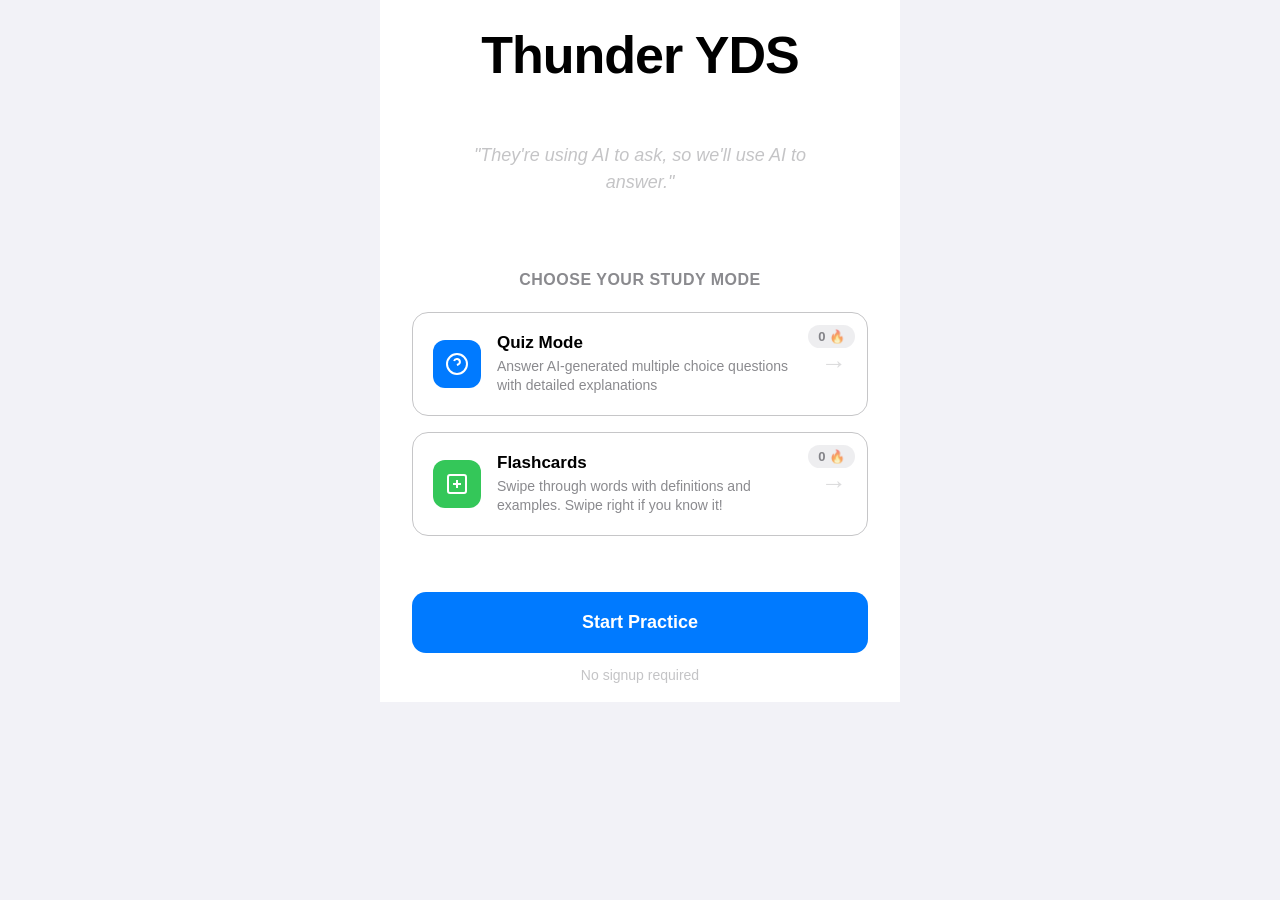
==== commit 54b59b42: "Rename app from 'YDS Words' to 'Thunder YDS'" ====
--- a/YDSWords/YDSWords/index.html
+++ b/YDSWords/YDSWords/index.html
@@ -8,7 +8,7 @@
     <meta name="theme-color" content="#000000" media="(prefers-color-scheme: dark)">
     <meta name="apple-mobile-web-app-capable" content="yes">
     <meta name="apple-mobile-web-app-status-bar-style" content="default">
-    <title>YDS Words</title>
+    <title>Thunder YDS</title>
 
     <link rel="stylesheet" href="assets/css/styles.css">
 </head>
@@ -42,7 +42,7 @@
         <div class="welcome-minimal-content">
             <!-- Header -->
             <header class="welcome-minimal-header">
-                <p class="welcome-app-name">YDS Words</p>
+                <p class="welcome-app-name">Thunder YDS</p>
             </header>
             
             <!-- Quote -->
@@ -230,8 +230,8 @@
     <script src="assets/js/utils.js"></script>
     <script src="assets/js/api.js"></script>
     <script src="assets/js/streak.js"></script>
+    <script src="assets/js/flashcards.js"></script>
     <script src="assets/js/ui.js"></script>
-    <script src="assets/js/flashcards.js"></script>
     <script src="assets/js/app.js"></script>
 </body>
 </html>
--- a/YDSWords/YDSWords/assets/css/styles.css
+++ b/YDSWords/YDSWords/assets/css/styles.css
@@ -1,5 +1,5 @@
 /* ═════════════════════════════════════════════════════════════════════════════
-   YDS Words - iOS Design System Stylesheet
+   Thunder YDS - iOS Design System Stylesheet
    ═════════════════════════════════════════════════════════════════════════════ */
 
 /* ═════════════════════════════════════════════════════════════════════════════
